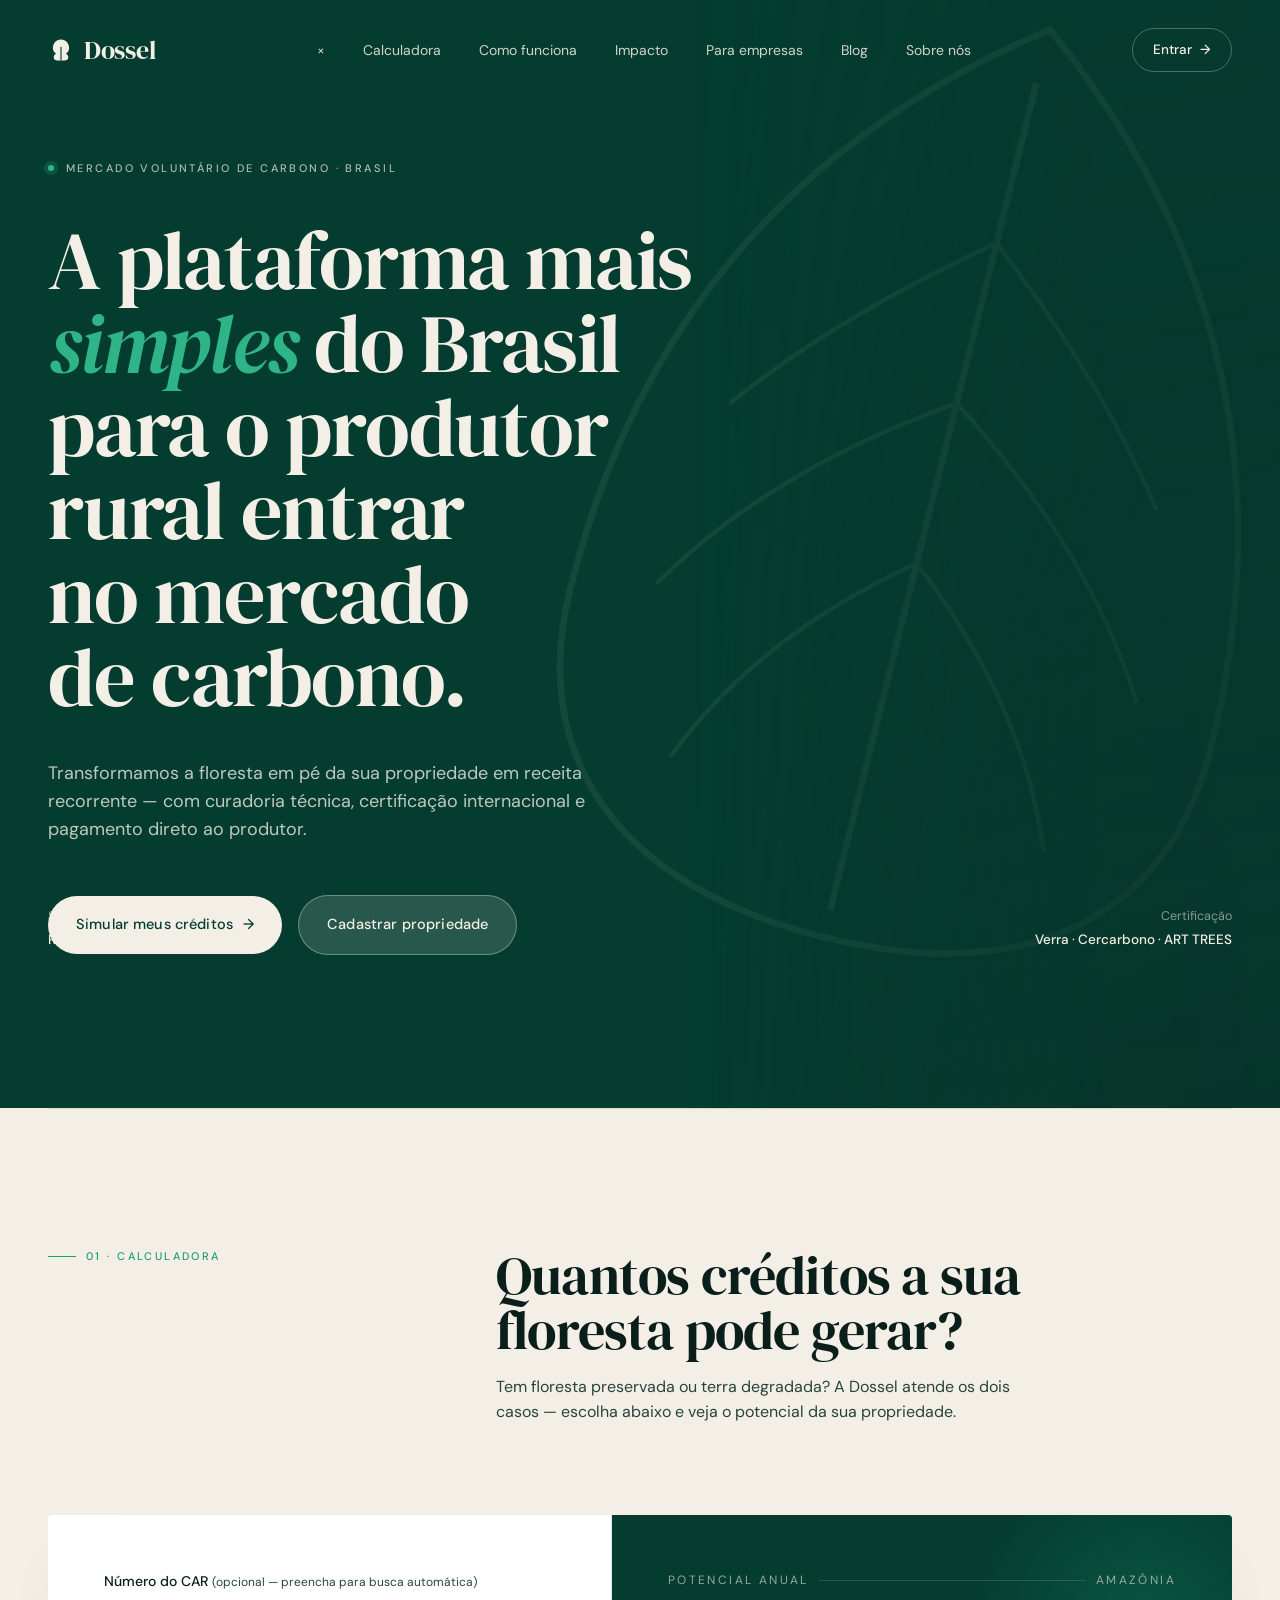
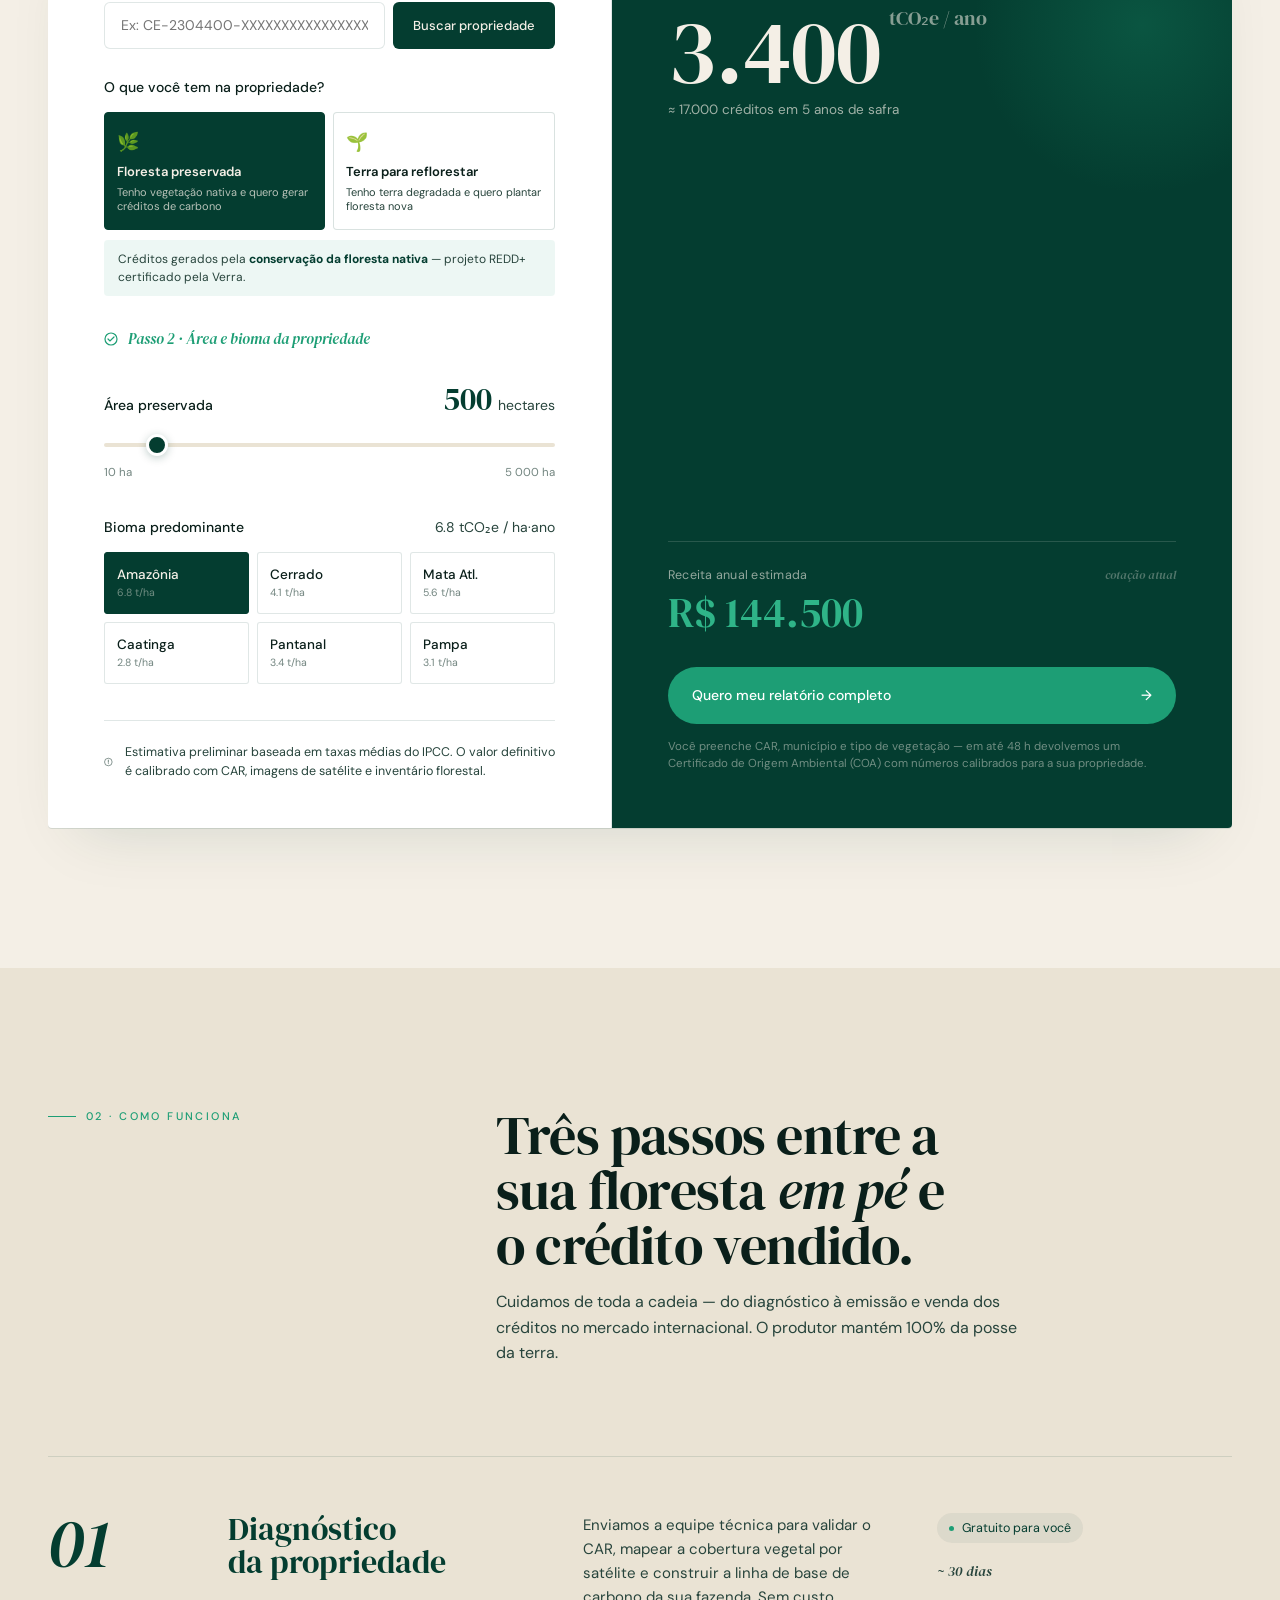
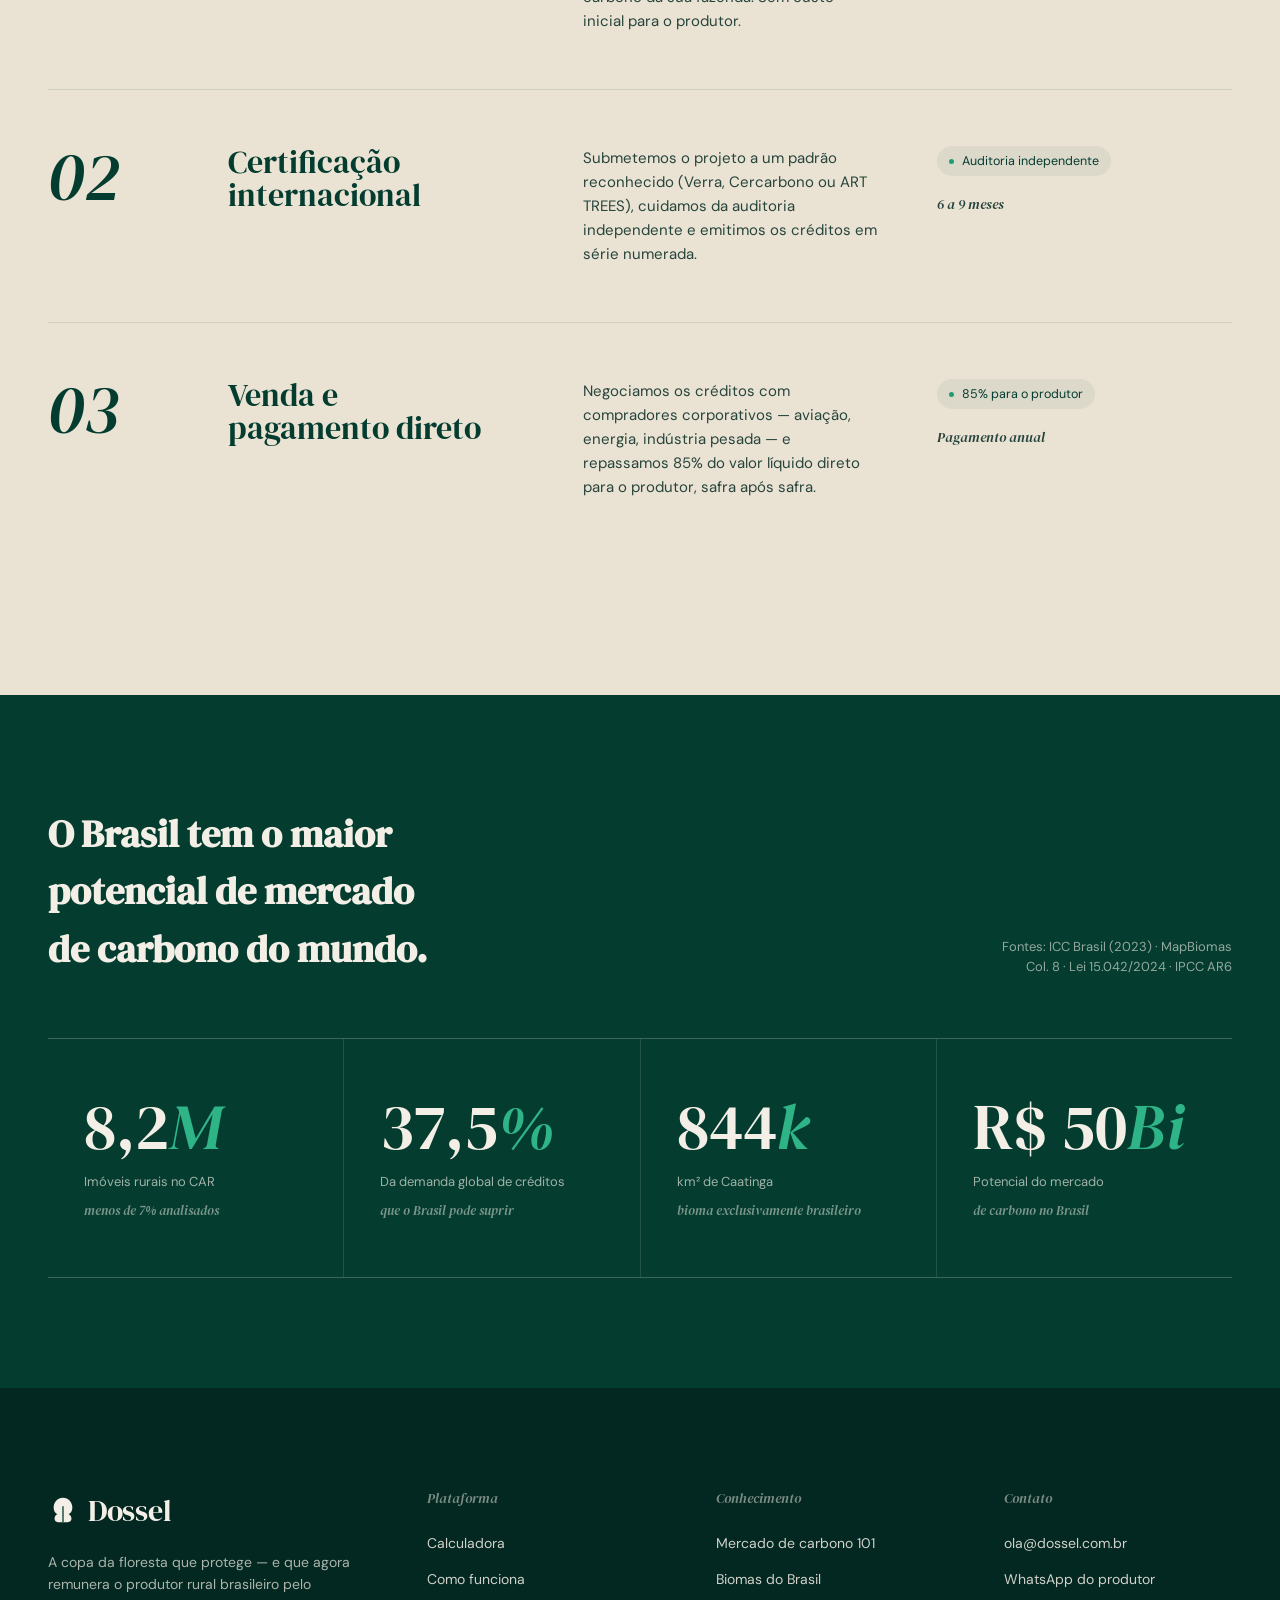
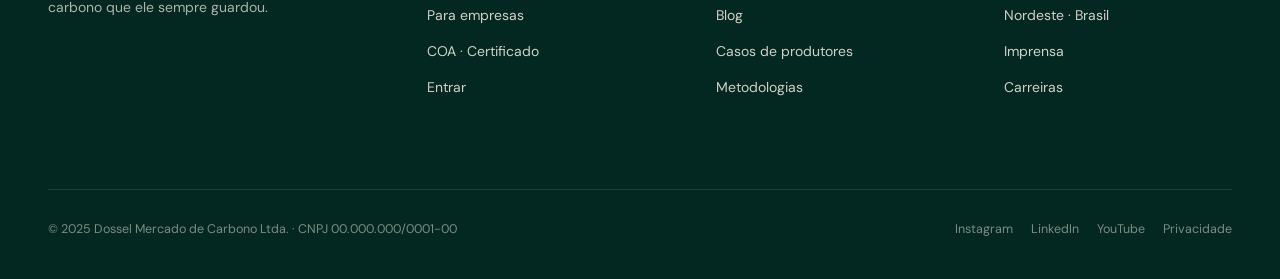
==== OneDrive/Documentos/Dossel_projeto/dossel_final/index.html @ 69032d2f "corrige overflow iOS: GPU compositing no hero/footer, min-width:0 no input CAR, wrap em elementos fl" ====
<!doctype html>
<html lang="pt-BR">
  <head>
    <meta charset="utf-8" />
    <link rel="icon" href="favicon.svg" type="image/svg+xml" />
    <link rel="apple-touch-icon" href="favicon.svg" />
    <link rel="stylesheet" href="animations.css" />
    <meta name="viewport" content="width=device-width,initial-scale=1" />
    <title>Dossel — Mercado de carbono para o produtor rural</title>
    <link rel="preconnect" href="https://fonts.googleapis.com" />
    <link rel="preconnect" href="https://fonts.gstatic.com" crossorigin />
    <link
      href="https://fonts.googleapis.com/css2?family=DM+Serif+Display:ital@0;1&family=DM+Sans:ital,wght@0,300;0,400;0,500;0,600;0,700;1,400&display=swap"
      rel="stylesheet"
    />
    <style>
      :root {
        --forest: #043d30;
        --forest-deep: #032821;
        --moss: #1d9e75;
        --moss-soft: #2fb488;
        --paper: #f4efe6;
        --paper-warm: #eae3d4;
        --ink: #0a1f1a;
        --ink-soft: #27443c;
        --hair: rgba(4, 61, 48, 0.12);
        --hair-light: rgba(244, 239, 230, 0.18);
      }
      * {
        box-sizing: border-box;
        margin: 0;
        padding: 0;
      }
      html {
        overflow-x: hidden;
        max-width: 100%;
      }
      body {
        background: var(--paper);
        color: var(--ink);
        font-family: "DM Sans", system-ui, sans-serif;
        -webkit-font-smoothing: antialiased;
        font-size: 16px;
        line-height: 1.5;
        overflow-x: hidden;
        max-width: 100%;
        position: relative;
      }
      img {
        max-width: 100%;
        display: block;
      }
      a {
        color: inherit;
        text-decoration: none;
      }
      button {
        font: inherit;
        cursor: pointer;
        border: none;
        background: none;
        color: inherit;
      }
      input,
      select {
        font: inherit;
        color: inherit;
      }

      .serif {
        font-family: "DM Serif Display", Georgia, serif;
        font-weight: 400;
        letter-spacing: -0.015em;
        line-height: 1.02;
      }
      .italic {
        font-style: italic;
      }
      .overline {
        font-family: "DM Serif Display", serif;
        font-style: italic;
        font-size: 13px;
        letter-spacing: 0.02em;
        color: var(--ink-soft);
        font-weight: 400;
      }
      .overline-light {
        color: rgba(244, 239, 230, 0.65);
      }
      .eyebrow {
        font-size: 11px;
        letter-spacing: 0.22em;
        text-transform: uppercase;
        font-weight: 500;
      }

      .container {
        max-width: 1280px;
        margin: 0 auto;
        padding: 0 48px;
      }
      @media (max-width: 768px) {
        .container {
          padding: 0 24px;
        }
      }

      /* ─────────── NAV ─────────── */
      nav.top {
        position: absolute;
        top: 0;
        left: 0;
        right: 0;
        z-index: 10;
        padding: 28px 0;
      }
      nav.top .row {
        display: flex;
        align-items: center;
        justify-content: space-between;
        color: var(--paper);
      }
      .brand {
        display: flex;
        align-items: center;
        gap: 10px;
        font-family: "DM Serif Display", serif;
        font-size: 26px;
        letter-spacing: -0.01em;
      }
      .brand svg {
        display: block;
      }
      .nav-links {
        display: flex;
        gap: 38px;
        font-size: 14px;
        font-weight: 400;
        color: rgba(244, 239, 230, 0.85);
      }
      .nav-links a:hover {
        color: var(--paper);
      }
      .nav-cta {
        display: inline-flex;
        align-items: center;
        gap: 8px;
        padding: 11px 20px;
        border: 1px solid rgba(244, 239, 230, 0.3);
        border-radius: 999px;
        font-size: 13.5px;
        font-weight: 500;
        transition: all 0.2s;
      }
      .nav-cta:hover {
        background: var(--paper);
        color: var(--forest);
        border-color: var(--paper);
      }
      @media (max-width: 900px) {
        .nav-links {
          display: none;
        }
        .nav-links.open {
          display: flex;
          flex-direction: column;
          position: fixed;
          top: 0;
          left: 0;
          right: 0;
          bottom: 0;
          background: rgba(4, 61, 48, 0.98);
          backdrop-filter: blur(12px);
          z-index: 200;
          align-items: center;
          justify-content: center;
          gap: 32px;
          font-size: 22px;
        }
        .nav-links.open a {
          color: var(--paper);
          font-size: 22px;
        }
        .nav-links.open .nav-close {
          display: flex;
          position: absolute;
          top: 28px;
          right: 24px;
          font-size: 32px;
          color: var(--paper);
          cursor: pointer;
          background: none;
          border: none;
          line-height: 1;
        }
        .nav-cta {
          display: none;
        }
      }
      .nav-hamburger {
        display: none;
        flex-direction: column;
        gap: 5px;
        cursor: pointer;
        padding: 6px;
        background: none;
        border: none;
      }
      .nav-hamburger span {
        display: block;
        width: 24px;
        height: 2px;
        background: var(--paper);
        border-radius: 2px;
      }
      @media (max-width: 900px) {
        .nav-hamburger {
          display: flex;
        }
      }

      /* ─────────── HERO ─────────── */
      .hero {
        position: relative;
        background: var(--forest);
        color: var(--paper);
        overflow: hidden;
        min-height: 780px;
        padding: 160px 0 110px;
        isolation: isolate;
        -webkit-transform: translateZ(0);
        transform: translateZ(0);
      }
      .hero-leaf {
        position: absolute;
        top: -40px;
        right: -200px;
        width: 1100px;
        height: 1100px;
        opacity: 0.06;
        pointer-events: none;
        transform: rotate(14deg);
        z-index: 0;
      }
      .hero-photo {
        position: absolute;
        right: 0;
        top: 0;
        bottom: 0;
        width: 46%;
        pointer-events: none;
        z-index: 1;
        background-image: url("https://images.unsplash.com/photo-1516026672322-bc52d61a55d5?auto=format&fit=crop&w=1400&q=80");
        background-size: cover;
        background-position: center;
        mask-image: linear-gradient(
          90deg,
          transparent 0%,
          rgba(0, 0, 0, 0.35) 25%,
          rgba(0, 0, 0, 0.9) 70%,
          rgba(0, 0, 0, 0.95) 100%
        );
        -webkit-mask-image: linear-gradient(
          90deg,
          transparent 0%,
          rgba(0, 0, 0, 0.35) 25%,
          rgba(0, 0, 0, 0.9) 70%,
          rgba(0, 0, 0, 0.95) 100%
        );
        filter: saturate(0.85) brightness(0.82);
      }
      .hero-photo::after {
        content: "";
        position: absolute;
        inset: 0;
        background: linear-gradient(
          180deg,
          rgba(4, 61, 48, 0.2) 0%,
          rgba(4, 61, 48, 0.55) 100%
        );
      }
      .hero .container {
        position: relative;
        z-index: 3;
      }
      .hero-eyebrow {
        display: flex;
        align-items: center;
        gap: 12px;
        color: rgba(244, 239, 230, 0.7);
        margin-bottom: 42px;
      }
      .hero-eyebrow .dot {
        width: 6px;
        height: 6px;
        border-radius: 50%;
        background: var(--moss-soft);
        box-shadow: 0 0 0 4px rgba(47, 180, 136, 0.2);
      }
      .hero h1 {
        font-size: clamp(44px, 6.4vw, 96px);
        max-width: 16ch;
        text-wrap: balance;
        margin-bottom: 40px;
      }
      .hero h1 em {
        font-style: italic;
        color: var(--moss-soft);
        font-weight: 400;
      }
      .hero-sub {
        max-width: 46ch;
        font-size: 18px;
        line-height: 1.55;
        color: rgba(244, 239, 230, 0.78);
        margin-bottom: 52px;
      }
      .hero-cta-row {
        display: flex;
        gap: 16px;
        align-items: center;
        flex-wrap: wrap;
      }
      .btn-primary {
        display: inline-flex;
        align-items: center;
        gap: 10px;
        background: var(--paper);
        color: var(--forest);
        padding: 18px 28px;
        border-radius: 999px;
        font-size: 14.5px;
        font-weight: 500;
        letter-spacing: 0.01em;
        transition:
          transform 0.2s,
          background 0.2s;
      }
      .btn-primary:hover {
        background: #fff;
        transform: translateY(-1px);
      }
      .btn-secondary {
        display: inline-flex;
        align-items: center;
        gap: 10px;
        background: rgba(244,239,230,0.15);
        color: var(--paper);
        padding: 18px 28px;
        border-radius: 999px;
        font-size: 14.5px;
        font-weight: 500;
        letter-spacing: 0.01em;
        border: 1px solid rgba(244,239,230,0.35);
        transition: all 0.2s;
        cursor: pointer;
      }
      .btn-secondary:hover {
        background: rgba(244,239,230,0.25);
        border-color: rgba(244,239,230,0.6);
      }
      .btn-ghost {
        display: inline-flex;
        align-items: center;
        gap: 10px;
        padding: 18px 22px;
        color: var(--paper);
        font-size: 14.5px;
        font-weight: 500;
        border-bottom: 1px solid rgba(244, 239, 230, 0.3);
        border-radius: 0;
      }
      .btn-ghost:hover {
        border-bottom-color: var(--paper);
      }

      .hero-meta {
        position: absolute;
        bottom: 48px;
        left: 0;
        right: 0;
        display: flex;
        justify-content: space-between;
        align-items: flex-end;
        color: rgba(244, 239, 230, 0.55);
        font-size: 12.5px;
        z-index: 2;
      }
      .hero-meta .col {
        display: flex;
        flex-direction: column;
        gap: 4px;
      }
      .hero-meta b {
        color: var(--paper);
        font-weight: 500;
        font-size: 13.5px;
      }

      /* ─────────── SECTION CHROME ─────────── */
      section {
        padding: 140px 0;
        position: relative;
      }
      .section-head {
        display: grid;
        grid-template-columns: 1fr 2fr;
        gap: 80px;
        margin-bottom: 90px;
        align-items: start;
      }
      .section-head .eyebrow {
        color: var(--moss);
        display: flex;
        align-items: center;
        gap: 10px;
      }
      .section-head .eyebrow::before {
        content: "";
        width: 28px;
        height: 1px;
        background: var(--moss);
      }
      .section-head h2 {
        font-size: clamp(36px, 4.2vw, 58px);
        max-width: 20ch;
        text-wrap: balance;
      }
      .section-head p {
        color: var(--ink-soft);
        font-size: 16px;
        line-height: 1.6;
        max-width: 48ch;
        margin-top: 16px;
      }
      @media (max-width: 860px) {
        .section-head {
          grid-template-columns: 1fr;
          gap: 24px;
        }
      }

      /* ─────────── CALCULATOR ─────────── */
      .calc-wrap {
        background: var(--paper);
        position: relative;
      }
      .calc-wrap::before {
        content: "";
        position: absolute;
        top: 0;
        left: 48px;
        right: 48px;
        height: 1px;
        background: var(--hair);
      }
      .calc {
        display: grid;
        grid-template-columns: 1fr 1.1fr;
        gap: 0;
        background: #fff;
        border-radius: 4px;
        overflow: hidden;
        box-shadow:
          0 1px 0 var(--hair),
          0 30px 60px -30px rgba(4, 61, 48, 0.15);
      }
      .calc-inputs {
        padding: 56px 56px 48px;
        border-right: 1px solid var(--hair);
      }
      .calc-inputs .step {
        display: flex;
        align-items: center;
        gap: 10px;
        color: var(--moss);
        margin-bottom: 32px;
      }
      .calc-inputs .step span {
        font-family: "DM Serif Display", serif;
        font-style: italic;
        font-size: 15px;
      }

      .field {
        margin-bottom: 36px;
      }
      .field label {
        display: flex;
        justify-content: space-between;
        align-items: baseline;
        margin-bottom: 14px;
      }
      .field label .name {
        font-size: 14px;
        color: var(--ink);
        font-weight: 500;
      }
      .field label .val {
        font-family: "DM Serif Display", serif;
        font-size: 32px;
        color: var(--forest);
        line-height: 1;
      }
      .field label .val small {
        font-size: 14px;
        color: var(--ink-soft);
        margin-left: 6px;
        font-family: "DM Sans", sans-serif;
        font-weight: 400;
      }

      input[type="range"] {
        -webkit-appearance: none;
        appearance: none;
        width: 100%;
        height: 4px;
        background: var(--paper-warm);
        border-radius: 999px;
        outline: none;
      }
      input[type="range"]::-webkit-slider-thumb {
        -webkit-appearance: none;
        appearance: none;
        width: 22px;
        height: 22px;
        border-radius: 50%;
        background: var(--forest);
        border: 3px solid #fff;
        box-shadow: 0 2px 8px rgba(4, 61, 48, 0.25);
        cursor: pointer;
        transition: transform 0.15s;
      }
      input[type="range"]::-webkit-slider-thumb:hover {
        transform: scale(1.1);
      }
      input[type="range"]::-moz-range-thumb {
        width: 22px;
        height: 22px;
        border-radius: 50%;
        background: var(--forest);
        border: 3px solid #fff;
        box-shadow: 0 2px 8px rgba(4, 61, 48, 0.25);
        cursor: pointer;
      }

      .bioma-grid {
        display: grid;
        grid-template-columns: repeat(3, 1fr);
        gap: 8px;
      }
      .bioma {
        padding: 14px 12px;
        border: 1px solid var(--hair);
        border-radius: 3px;
        text-align: left;
        font-size: 13px;
        color: var(--ink-soft);
        display: flex;
        flex-direction: column;
        gap: 6px;
        align-items: flex-start;
        line-height: 1.2;
        transition: all 0.15s;
        background: #fff;
      }
      .bioma .nm {
        font-weight: 500;
        color: var(--ink);
        font-size: 13.5px;
        line-height: 1.15;
      }
      .bioma .rt {
        font-size: 10.5px;
        color: var(--ink-soft);
        opacity: 0.65;
        line-height: 1;
      }
      .bioma:hover {
        border-color: var(--forest);
      }
      .bioma.active {
        background: var(--forest);
        color: var(--paper);
        border-color: var(--forest);
      }
      .bioma.active .nm {
        color: var(--paper);
      }
      .bioma.active .rt {
        color: rgba(244, 239, 230, 0.7);
      }

      .calc-result {
        padding: 56px;
        background: var(--forest);
        color: var(--paper);
        display: flex;
        flex-direction: column;
        justify-content: space-between;
        position: relative;
        overflow: hidden;
        -webkit-transform: translateZ(0);
        transform: translateZ(0);
      }
      .calc-result::before {
        content: "";
        position: absolute;
        top: -60px;
        right: -80px;
        width: 340px;
        height: 340px;
        border-radius: 50%;
        background: radial-gradient(
          circle,
          rgba(29, 158, 117, 0.25) 0%,
          transparent 70%
        );
      }
      .result-label {
        display: flex;
        align-items: center;
        gap: 10px;
        color: rgba(244, 239, 230, 0.6);
        font-size: 12px;
        letter-spacing: 0.2em;
        text-transform: uppercase;
        margin-bottom: 20px;
        position: relative;
      }
      .result-label .ln {
        flex: 1;
        height: 1px;
        background: rgba(244, 239, 230, 0.15);
      }
      .big-num {
        font-family: "DM Serif Display", serif;
        font-size: clamp(64px, 7vw, 104px);
        line-height: 0.95;
        margin-bottom: 6px;
        position: relative;
      }
      .big-num .unit {
        font-size: 20px;
        color: rgba(244, 239, 230, 0.55);
        margin-left: 8px;
        vertical-align: top;
        letter-spacing: 0;
      }
      .result-sub {
        font-size: 13.5px;
        color: rgba(244, 239, 230, 0.65);
        margin-bottom: 40px;
        position: relative;
      }
      .result-revenue {
        border-top: 1px solid rgba(244, 239, 230, 0.15);
        padding-top: 24px;
        margin-bottom: 32px;
        position: relative;
        display: flex;
        flex-direction: column;
        gap: 4px;
      }
      .result-revenue .k {
        font-size: 12.5px;
        color: rgba(244, 239, 230, 0.6);
        letter-spacing: 0.02em;
        display: flex;
        justify-content: space-between;
        align-items: baseline;
        gap: 12px;
      }
      .result-revenue .k em {
        font-family: "DM Serif Display", serif;
        font-style: italic;
        opacity: 0.55;
        font-size: 12px;
        letter-spacing: 0;
      }
      .result-revenue .v {
        font-family: "DM Serif Display", serif;
        font-size: 42px;
        color: var(--moss-soft);
        white-space: nowrap;
        line-height: 1.1;
      }
      .result-cta {
        display: flex;
        align-items: center;
        justify-content: space-between;
        padding: 18px 24px;
        background: var(--moss);
        color: #fff;
        border-radius: 999px;
        font-size: 14px;
        font-weight: 500;
        transition: all 0.2s;
        position: relative;
      }
      .result-cta:hover {
        background: var(--moss-soft);
      }
      .result-cta .arrow {
        transition: transform 0.2s;
      }
      .result-cta:hover .arrow {
        transform: translateX(4px);
      }
      .result-note {
        font-size: 11.5px;
        color: rgba(244, 239, 230, 0.45);
        margin-top: 14px;
        position: relative;
        line-height: 1.5;
      }

      @media (max-width: 860px) {
        .calc {
          grid-template-columns: 1fr;
        }
        .calc-inputs {
          border-right: none;
          border-bottom: 1px solid var(--hair);
          padding: 40px;
        }
        .calc-result {
          padding: 40px;
        }
      }

      /* ─────────── HOW IT WORKS ─────────── */
      .how {
        background: var(--paper-warm);
        color: var(--ink);
      }
      .steps {
        border-top: 1px solid var(--hair);
      }
      .step-row {
        display: grid;
        grid-template-columns: 120px 1fr 1fr 1fr;
        gap: 60px;
        padding: 56px 0;
        border-bottom: 1px solid var(--hair);
        align-items: start;
      }
      .step-num {
        font-family: "DM Serif Display", serif;
        font-size: 68px;
        color: var(--forest);
        line-height: 0.9;
        font-style: italic;
      }
      .step-title {
        font-family: "DM Serif Display", serif;
        font-size: 32px;
        line-height: 1.05;
        color: var(--forest);
        text-wrap: balance;
      }
      .step-body {
        color: var(--ink-soft);
        font-size: 15px;
        line-height: 1.6;
        max-width: 42ch;
      }
      .step-meta {
        display: flex;
        flex-direction: column;
        gap: 14px;
      }
      .step-meta .chip {
        display: inline-flex;
        align-items: center;
        gap: 8px;
        font-size: 12.5px;
        color: var(--forest);
        padding: 6px 12px;
        background: rgba(4, 61, 48, 0.06);
        border-radius: 999px;
        align-self: flex-start;
      }
      .step-meta .chip .dt {
        width: 5px;
        height: 5px;
        border-radius: 50%;
        background: var(--moss);
      }
      .step-meta .duration {
        font-family: "DM Serif Display", serif;
        font-style: italic;
        color: var(--ink-soft);
        font-size: 14px;
        margin-top: 4px;
      }
      @media (max-width: 900px) {
        .step-row {
          grid-template-columns: 80px 1fr;
          gap: 24px;
          padding: 40px 0;
        }
        .step-num {
          font-size: 54px;
        }
        .step-body,
        .step-meta {
          grid-column: 2;
        }
      }

      /* ─────────── STATS ─────────── */
      .stats {
        background: var(--forest);
        color: var(--paper);
        padding: 110px 0;
      }
      .stats .inner {
        display: grid;
        grid-template-columns: repeat(4, 1fr);
        gap: 1px;
        background: rgba(244, 239, 230, 0.12);
        border-top: 1px solid rgba(244, 239, 230, 0.12);
        border-bottom: 1px solid rgba(244, 239, 230, 0.12);
      }
      .stat {
        padding: 56px 36px;
        background: var(--forest);
        display: flex;
        flex-direction: column;
        gap: 8px;
      }
      .stat .num {
        font-family: "DM Serif Display", serif;
        font-size: clamp(48px, 5vw, 76px);
        line-height: 1;
        color: var(--paper);
      }
      .stat .num .pl {
        color: var(--moss-soft);
        font-style: italic;
      }
      .stat .lbl {
        font-size: 13px;
        color: rgba(244, 239, 230, 0.65);
        margin-top: 6px;
        line-height: 1.45;
      }
      .stat .sub {
        font-family: "DM Serif Display", serif;
        font-style: italic;
        font-size: 13px;
        color: rgba(244, 239, 230, 0.5);
        margin-top: 2px;
      }
      .stats-head {
        display: flex;
        justify-content: space-between;
        align-items: flex-end;
        margin-bottom: 60px;
        color: var(--paper);
      }
      .stats-head h3 {
        font-family: "DM Serif Display", serif;
        font-size: clamp(28px, 3vw, 42px);
        max-width: 20ch;
      }
      .stats-head .right {
        font-size: 13px;
        color: rgba(244, 239, 230, 0.6);
        text-align: right;
        max-width: 28ch;
        line-height: 1.55;
      }
      @media (max-width: 860px) {
        .stats .inner {
          grid-template-columns: repeat(2, 1fr);
        }
        .stats-head {
          flex-direction: column;
          gap: 20px;
          align-items: flex-start;
        }
        .stats-head .right {
          text-align: left;
        }
      }

      /* ─────────── FOOTER ─────────── */
      footer {
        background: var(--forest-deep);
        color: var(--paper);
        padding: 100px 0 40px;
        position: relative;
        overflow: hidden;
        -webkit-transform: translateZ(0);
        transform: translateZ(0);
      }
      .foot-grid {
        display: grid;
        grid-template-columns: 1.4fr 1fr 1fr 1fr;
        gap: 60px;
        margin-bottom: 90px;
      }
      .foot-grid h5 {
        font-family: "DM Serif Display", serif;
        font-style: italic;
        font-size: 14px;
        color: rgba(244, 239, 230, 0.5);
        margin-bottom: 22px;
        font-weight: 400;
      }
      .foot-grid ul {
        list-style: none;
        display: flex;
        flex-direction: column;
        gap: 12px;
      }
      .foot-grid a {
        font-size: 14px;
        color: rgba(244, 239, 230, 0.85);
      }
      .foot-grid a:hover {
        color: var(--moss-soft);
      }
      .foot-about p {
        font-size: 14px;
        color: rgba(244, 239, 230, 0.7);
        line-height: 1.6;
        max-width: 32ch;
        margin-top: 18px;
      }
      .wordmark {
        font-family: "DM Serif Display", serif;
        font-size: clamp(64px, 22vw, 320px);
        line-height: 0.85;
        letter-spacing: -0.04em;
        color: var(--paper);
        margin: 0 0 40px;
        user-select: none;
        max-width: 100%;
        overflow: hidden;
      }
      .wordmark em {
        font-style: italic;
        color: var(--moss);
      }
      .foot-bar {
        display: flex;
        justify-content: space-between;
        align-items: center;
        padding-top: 30px;
        border-top: 1px solid rgba(244, 239, 230, 0.12);
        font-size: 12.5px;
        color: rgba(244, 239, 230, 0.5);
        flex-wrap: wrap;
        gap: 16px;
      }
      .foot-bar .socials {
        display: flex;
        gap: 18px;
      }
      .foot-bar .socials a:hover {
        color: var(--paper);
      }
      @media (max-width: 900px) {
        .foot-grid {
          grid-template-columns: 1fr 1fr;
          gap: 40px;
        }
      }

      /* ─────────── MOBILE / TABLET ─────────── */
      @media (max-width: 768px) {
        .hero-photo { display: none; }
        .hero { min-height: auto; padding: 120px 0 60px; }
        .hero h1 { font-size: clamp(36px, 8vw, 56px); }
        .hero-sub { font-size: 16px; }
        .hero-cta-row { flex-direction: column; align-items: stretch; gap: 12px; }
        .btn-primary, .btn-secondary { justify-content: center; text-align: center; }
        section { padding: 64px 0 !important; }
        .section-head { grid-template-columns: 1fr; gap: 20px; margin-bottom: 40px; }
        .calc { grid-template-columns: 1fr; }
        .calc-inputs { border-right: none; border-bottom: 1px solid var(--hair); padding: 28px 20px; }
        .calc-result { padding: 28px 20px; }
        .bioma-grid { grid-template-columns: repeat(2, 1fr); }
        .field label { flex-wrap: wrap; gap: 4px; }
        .field label .val { font-size: 24px; }
        .big-num { font-size: clamp(48px, 12vw, 80px); }
        .result-revenue .v { font-size: 32px; }
        .step-row { grid-template-columns: 60px 1fr; gap: 16px; padding: 32px 0; }
        .step-num { font-size: 40px; }
        .step-body, .step-meta { grid-column: 2; }
        .stats .inner { grid-template-columns: repeat(2, 1fr); }
        .stats-head { flex-direction: column; gap: 16px; }
        .stats-head .right { text-align: left; }
        .foot-grid { grid-template-columns: 1fr 1fr; gap: 32px; }
        .foot-bar { flex-direction: column; gap: 12px; }
        #modal-overlay > div { padding: 28px 20px !important; }
        .hero-meta { display: none; }
      }
      @media (max-width: 480px) {
        .container { padding: 0 16px; }
        .calc-inputs { padding: 20px 16px !important; }
        .calc-result { padding: 20px 16px !important; }
        .foot-grid { grid-template-columns: 1fr !important; }
        .bioma-grid { grid-template-columns: repeat(2, 1fr); }
        .hero h1 { font-size: clamp(32px, 9vw, 48px); }
        .field label { flex-wrap: wrap; gap: 4px; }
        .result-label { flex-wrap: wrap; gap: 6px; }
        .result-label .ln { display: none; }
        .result-revenue .k { flex-wrap: wrap; }
        .stats .inner { grid-template-columns: 1fr !important; }
      }
      @media (max-width: 380px) {
        .bioma-grid { grid-template-columns: 1fr !important; }
        .calc-modo-grid { grid-template-columns: 1fr !important; }
      }
    </style>
  </head>
  <body>
    <nav class="top">
      <div class="container row">
        <a href="#" class="brand" aria-label="Dossel">
          <svg width="26" height="26" viewBox="0 0 32 32" fill="none" aria-hidden="true">
            <path d="M16 3C10 3 6 8 6 13.5c0 3.5 2 6 4 7-1.5.5-3 2-3 4.5 0 3 2.5 4 4.5 4h9c2 0 4.5-1 4.5-4 0-2.5-1.5-4-3-4.5 2-1 4-3.5 4-7C26 8 22 3 16 3Z" fill="#F4EFE6"/>
            <path d="M16 12v17" stroke="#043D30" stroke-width="1.4"/>
          </svg>
          Dossel
        </a>
        <div class="nav-links" id="nav-links">
          <button class="nav-close" onclick="fecharMenu()" aria-label="Fechar menu">×</button>
          <a href="#calculadora" onclick="fecharMenu()">Calculadora</a>
          <a href="como-funciona.html">Como funciona</a>
          <a href="impacto.html">Impacto</a>
          <a href="para-empresas.html">Para empresas</a>
          <a href="blog.html">Blog</a>
          <a href="sobre-nos.html">Sobre nós</a>
        </div>
        <div style="display:flex;align-items:center;gap:12px">
          <a href="https://wa.me/5588982261897" class="nav-cta">Entrar <span aria-hidden="true">→</span></a>
          <button class="nav-hamburger" onclick="abrirMenu()" aria-label="Abrir menu">
            <span></span><span></span><span></span>
          </button>
        </div>
      </div>
    </nav>

    <!-- ─────────── HERO ─────────── -->
    <header class="hero">
      <div class="hero-photo" aria-hidden="true"></div>
      <svg class="hero-leaf" viewBox="0 0 200 200" aria-hidden="true">
        <path
          d="M100 10 C60 40 40 80 40 130 C40 160 60 180 100 180 C140 180 160 160 160 130 C160 80 140 40 100 10 Z M100 20 L100 175"
          stroke="#F4EFE6"
          stroke-width="1.2"
          fill="none"
        />
        <path
          d="M100 50 Q75 70 60 90 M100 80 Q70 100 55 125 M100 110 Q75 130 65 155 M100 50 Q125 70 140 90 M100 80 Q130 100 145 125 M100 110 Q125 130 135 155"
          stroke="#F4EFE6"
          stroke-width=".8"
          fill="none"
        />
      </svg>

      <div class="container">
        <div class="hero-eyebrow">
          <span class="dot"></span>
          <span class="eyebrow">Mercado voluntário de carbono · Brasil</span>
        </div>
        <h1 class="serif">
          A plataforma mais <em>simples</em> do Brasil para o produtor rural
          entrar no mercado de carbono.
        </h1>
        <p class="hero-sub">
          Transformamos a floresta em pé da sua propriedade em receita
          recorrente — com curadoria técnica, certificação internacional e
          pagamento direto ao produtor.
        </p>
        <div class="hero-cta-row">
          <a href="#calculadora" class="btn-primary"
            >Simular meus créditos <span class="arrow">→</span></a
          >
          <a href="#" class="btn-secondary" onclick="abrirCadastro();return false;">Cadastrar propriedade</a>
        </div>
      </div>

      <div class="container hero-meta">
        <div class="col">
          <span>Safra 2025 · em captação</span>
          <b>R$ 82/tCO₂e cotação média</b>
        </div>
        <div class="col" style="text-align: right">
          <span>Certificação</span>
          <b>Verra · Cercarbono · ART TREES</b>
        </div>
      </div>
    </header>

    <!-- ─────────── CALCULATOR ─────────── -->
    <section id="calculadora" class="calc-wrap">
      <div class="container">
        <div class="section-head">
          <div class="eyebrow">01 · Calculadora</div>
          <div>
            <h2 class="serif">Quantos créditos a sua floresta pode gerar?</h2>
            <p>
              Tem floresta preservada ou terra degradada? A Dossel atende os
              dois casos — escolha abaixo e veja o potencial da sua propriedade.
            </p>
          </div>
        </div>

        <div class="calc">
          <div class="calc-inputs">
            <!-- Campo CAR -->
            <div class="field" style="margin-bottom: 28px">
              <label style="margin-bottom: 10px">
                <span class="name"
                  >Número do CAR
                  <span
                    style="
                      font-weight: 400;
                      color: var(--ink-soft);
                      font-size: 12px;
                    "
                    >(opcional — preencha para busca automática)</span
                  ></span
                >
              </label>
              <div style="display: flex; gap: 8px; align-items: stretch">
                <input
                  type="text"
                  id="car-input"
                  placeholder="Ex: CE-2304400-XXXXXXXXXXXXXXXXXX"
                  style="
                    flex: 1;
                    min-width: 0;
                    padding: 12px 16px;
                    border: 1.5px solid var(--hair);
                    border-radius: 6px;
                    font-size: 14px;
                    font-family: 'DM Sans', sans-serif;
                    color: var(--ink);
                    background: #fff;
                    outline: none;
                    transition: border-color 0.2s;
                  "
                  onfocus="this.style.borderColor = 'var(--moss)'"
                  onblur="this.style.borderColor = 'var(--hair)'"
                />
                <button
                  onclick="buscarCAR()"
                  id="btn-car"
                  style="
                    padding: 12px 20px;
                    background: var(--forest);
                    color: var(--paper);
                    border: none;
                    border-radius: 6px;
                    font-size: 13px;
                    font-weight: 500;
                    cursor: pointer;
                    white-space: nowrap;
                    transition: background 0.2s;
                    font-family: 'DM Sans', sans-serif;
                  "
                  onmouseover="this.style.background = '#032821'"
                  onmouseout="this.style.background = 'var(--forest)'"
                >
                  Buscar propriedade
                </button>
              </div>
              <div
                id="car-status"
                style="font-size: 12px; margin-top: 8px; line-height: 1.5"
              ></div>
            </div>

            <!-- Seletor de modalidade -->
            <div class="field" style="margin-bottom: 32px">
              <div
                style="
                  font-size: 14px;
                  font-weight: 500;
                  color: var(--ink);
                  margin-bottom: 14px;
                "
              >
                O que você tem na propriedade?
              </div>
              <div
                class="calc-modo-grid" style="display: grid; grid-template-columns: 1fr 1fr; gap: 8px"
              >
                <button
                  id="modo-preservacao"
                  onclick="setModo('preservacao')"
                  style="
                    padding: 16px 12px;
                    border: 1.5px solid var(--forest);
                    border-radius: 4px;
                    background: var(--forest);
                    color: var(--paper);
                    text-align: left;
                    cursor: pointer;
                    transition: all 0.2s;
                  "
                >
                  <div style="font-size: 18px; margin-bottom: 6px">🌿</div>
                  <div
                    style="
                      font-size: 13px;
                      font-weight: 600;
                      margin-bottom: 3px;
                    "
                  >
                    Floresta preservada
                  </div>
                  <div style="font-size: 11px; opacity: 0.75; line-height: 1.3">
                    Tenho vegetação nativa e quero gerar créditos de carbono
                  </div>
                </button>
                <button
                  id="modo-reflorestamento"
                  onclick="setModo('reflorestamento')"
                  style="
                    padding: 16px 12px;
                    border: 1.5px solid rgba(4, 61, 48, 0.15);
                    border-radius: 4px;
                    background: #fff;
                    color: var(--ink);
                    text-align: left;
                    cursor: pointer;
                    transition: all 0.2s;
                  "
                >
                  <div style="font-size: 18px; margin-bottom: 6px">🌱</div>
                  <div
                    style="
                      font-size: 13px;
                      font-weight: 600;
                      margin-bottom: 3px;
                    "
                  >
                    Terra para reflorestar
                  </div>
                  <div
                    style="
                      font-size: 11px;
                      color: var(--ink-soft);
                      line-height: 1.3;
                    "
                  >
                    Tenho terra degradada e quero plantar floresta nova
                  </div>
                </button>
              </div>
              <div
                id="modo-info"
                style="
                  margin-top: 10px;
                  padding: 10px 14px;
                  background: rgba(29, 158, 117, 0.08);
                  border-radius: 4px;
                  font-size: 12px;
                  color: var(--ink-soft);
                  line-height: 1.5;
                "
              >
                Créditos gerados pela
                <strong style="color: var(--forest)"
                  >conservação da floresta nativa</strong
                >
                — projeto REDD+ certificado pela Verra.
              </div>
            </div>

            <div class="step">
              <svg width="14" height="14" viewBox="0 0 14 14" fill="none">
                <circle
                  cx="7"
                  cy="7"
                  r="6"
                  stroke="#1D9E75"
                  stroke-width="1.2"
                />
                <path
                  d="M4 7l2 2 4-4"
                  stroke="#1D9E75"
                  stroke-width="1.2"
                  fill="none"
                  stroke-linecap="round"
                />
              </svg>
              <span id="passo-label"
                >Passo 2 · Área e bioma da propriedade</span
              >
            </div>

            <div class="field">
              <label>
                <span class="name" id="area-label">Área preservada</span>
                <span class="val" id="hectVal">500<small>hectares</small></span>
              </label>
              <input
                type="range"
                id="hect"
                min="10"
                max="5000"
                step="10"
                value="500"
              />
              <div
                style="
                  display: flex;
                  justify-content: space-between;
                  font-size: 11.5px;
                  color: var(--ink-soft);
                  margin-top: 10px;
                  opacity: 0.65;
                "
              >
                <span>10 ha</span><span>5 000 ha</span>
              </div>
            </div>

            <div class="field">
              <label>
                <span class="name">Bioma predominante</span>
                <span
                  class="val"
                  style="
                    font-size: 14px;
                    font-family: &quot;DM Sans&quot;;
                    color: var(--ink-soft);
                  "
                  id="biomeRate"
                  >6.8 tCO₂e / ha·ano</span
                >
              </label>
              <div class="bioma-grid" role="radiogroup">
                <button
                  class="bioma active"
                  data-rate="6.8"
                  data-rrate="4.5"
                  data-name="Amazônia"
                >
                  <span class="nm">Amazônia</span
                  ><span class="rt" id="rt-amazonia">6.8 t/ha</span>
                </button>
                <button
                  class="bioma"
                  data-rate="4.1"
                  data-rrate="2.8"
                  data-name="Cerrado"
                >
                  <span class="nm">Cerrado</span
                  ><span class="rt">4.1 t/ha</span>
                </button>
                <button
                  class="bioma"
                  data-rate="5.6"
                  data-rrate="3.8"
                  data-name="Mata Atlântica"
                >
                  <span class="nm">Mata Atl.</span
                  ><span class="rt">5.6 t/ha</span>
                </button>
                <button
                  class="bioma"
                  data-rate="2.8"
                  data-rrate="1.8"
                  data-name="Caatinga"
                >
                  <span class="nm">Caatinga</span
                  ><span class="rt">2.8 t/ha</span>
                </button>
                <button
                  class="bioma"
                  data-rate="3.4"
                  data-rrate="2.5"
                  data-name="Pantanal"
                >
                  <span class="nm">Pantanal</span
                  ><span class="rt">3.4 t/ha</span>
                </button>
                <button
                  class="bioma"
                  data-rate="3.1"
                  data-rrate="1.5"
                  data-name="Pampa"
                >
                  <span class="nm">Pampa</span><span class="rt">3.1 t/ha</span>
                </button>
              </div>
            </div>

            <div
              style="
                display: flex;
                align-items: center;
                gap: 12px;
                border-top: 1px solid var(--hair);
                margin-top: 8px;
                padding-top: 22px;
              "
            >
              <svg
                width="16"
                height="16"
                viewBox="0 0 16 16"
                fill="none"
                aria-hidden="true"
              >
                <circle cx="8" cy="8" r="7" stroke="#27443C" stroke-width="1" />
                <path
                  d="M8 4.5v4M8 11h.01"
                  stroke="#27443C"
                  stroke-width="1.2"
                  stroke-linecap="round"
                />
              </svg>
              <p
                style="
                  font-size: 12.5px;
                  color: var(--ink-soft);
                  line-height: 1.5;
                "
                id="disclaimer-txt"
              >
                Estimativa preliminar baseada em taxas médias do IPCC. O valor
                definitivo é calibrado com CAR, imagens de satélite e inventário
                florestal.
              </p>
            </div>
          </div>

          <div class="calc-result">
            <div>
              <div class="result-label">
                <span id="result-modo-label">Potencial anual</span
                ><span class="ln"></span><span id="biomeBadge">Amazônia</span>
              </div>
              <div class="big-num">
                <span id="credits">3.400</span
                ><span class="unit">tCO₂e / ano</span>
              </div>
              <div class="result-sub" id="result-sub-txt">
                ≈ <span id="credits5yr">17.000</span> créditos em 5 anos de
                safra
              </div>
            </div>

            <div>
              <div class="result-revenue">
                <span class="k"
                  ><span id="receita-label">Receita anual estimada</span
                  ><em>cotação atual</em></span
                >
                <span class="v" id="revenue">R$ 278.800</span>
              </div>
              <a
                href="#"
                class="result-cta"
                onclick="
                  abrirContato();
                  return false;
                "
              >
                Quero meu relatório completo <span class="arrow">→</span>
              </a>
              <p class="result-note" id="result-note-txt">
                Você preenche CAR, município e tipo de vegetação — em até 48 h
                devolvemos um Certificado de Origem Ambiental (COA) com números
                calibrados para a sua propriedade.
              </p>
            </div>
          </div>
        </div>
      </div>
    </section>

    <!-- ─────────── HOW IT WORKS ─────────── -->
    <section id="como-funciona" class="how">
      <div class="container">
        <div class="section-head">
          <div class="eyebrow">02 · Como funciona</div>
          <div>
            <h2 class="serif">
              Três passos entre a sua floresta <em class="italic">em pé</em> e o
              crédito vendido.
            </h2>
            <p>
              Cuidamos de toda a cadeia — do diagnóstico à emissão e venda dos
              créditos no mercado internacional. O produtor mantém 100% da posse
              da terra.
            </p>
          </div>
        </div>

        <div class="steps">
          <div class="step-row">
            <div class="step-num italic">01</div>
            <div class="step-title">Diagnóstico<br />da propriedade</div>
            <div class="step-body">
              Enviamos a equipe técnica para validar o CAR, mapear a cobertura
              vegetal por satélite e construir a linha de base de carbono da sua
              fazenda. Sem custo inicial para o produtor.
            </div>
            <div class="step-meta">
              <span class="chip"
                ><span class="dt"></span> Gratuito para você</span
              >
              <span class="duration italic">~ 30 dias</span>
            </div>
          </div>

          <div class="step-row">
            <div class="step-num italic">02</div>
            <div class="step-title">Certificação<br />internacional</div>
            <div class="step-body">
              Submetemos o projeto a um padrão reconhecido (Verra, Cercarbono ou
              ART TREES), cuidamos da auditoria independente e emitimos os
              créditos em série numerada.
            </div>
            <div class="step-meta">
              <span class="chip"
                ><span class="dt"></span> Auditoria independente</span
              >
              <span class="duration italic">6 a 9 meses</span>
            </div>
          </div>

          <div class="step-row" style="border-bottom: none">
            <div class="step-num italic">03</div>
            <div class="step-title">Venda e<br />pagamento direto</div>
            <div class="step-body">
              Negociamos os créditos com compradores corporativos — aviação,
              energia, indústria pesada — e repassamos 85% do valor líquido
              direto para o produtor, safra após safra.
            </div>
            <div class="step-meta">
              <span class="chip"
                ><span class="dt"></span> 85% para o produtor</span
              >
              <span class="duration italic">Pagamento anual</span>
            </div>
          </div>
        </div>
      </div>
    </section>

    <!-- ─────────── STATS ─────────── -->
    <section id="impacto" class="stats">
      <div class="container">
        <div class="stats-head">
          <h3>
            O Brasil tem o maior potencial de mercado de carbono do mundo.
          </h3>
          <div class="right">
            Fontes: ICC Brasil (2023) · MapBiomas Col. 8 · Lei 15.042/2024 ·
            IPCC AR6
          </div>
        </div>
        <div class="inner">
          <div class="stat">
            <div class="num">8,2<span class="pl italic">M</span></div>
            <div class="lbl">Imóveis rurais no CAR</div>
            <div class="sub italic">menos de 7% analisados</div>
          </div>
          <div class="stat">
            <div class="num">37,5<span class="pl italic">%</span></div>
            <div class="lbl">Da demanda global de créditos</div>
            <div class="sub italic">que o Brasil pode suprir</div>
          </div>
          <div class="stat">
            <div class="num">844<span class="pl italic">k</span></div>
            <div class="lbl">km² de Caatinga</div>
            <div class="sub italic">bioma exclusivamente brasileiro</div>
          </div>
          <div class="stat">
            <div class="num">R$ 50<span class="pl italic">Bi</span></div>
            <div class="lbl">Potencial do mercado</div>
            <div class="sub italic">de carbono no Brasil</div>
          </div>
        </div>
      </div>
    </section>

    <!-- ─────────── FOOTER ─────────── -->
    <footer>
      <div class="container">
        <div class="foot-grid">
          <div class="foot-about">
            <div class="brand" style="font-size: 30px">
              <svg
                width="30"
                height="30"
                viewBox="0 0 32 32"
                fill="none"
                aria-hidden="true"
              >
                <path
                  d="M16 3C10 3 6 8 6 13.5c0 3.5 2 6 4 7-1.5.5-3 2-3 4.5 0 3 2.5 4 4.5 4h9c2 0 4.5-1 4.5-4 0-2.5-1.5-4-3-4.5 2-1 4-3.5 4-7C26 8 22 3 16 3Z"
                  fill="#F4EFE6"
                />
                <path d="M16 12v17" stroke="#043D30" stroke-width="1.4" />
              </svg>
              Dossel
            </div>
            <p>
              A copa da floresta que protege — e que agora remunera o produtor
              rural brasileiro pelo carbono que ele sempre guardou.
            </p>
          </div>
          <div>
            <h5>Plataforma</h5>
            <ul>
              <li><a href="#calculadora">Calculadora</a></li>
              <li><a href="como-funciona.html">Como funciona</a></li>
              <li><a href="para-empresas.html">Para empresas</a></li>
              <li><a href="#">COA · Certificado</a></li>
              <li><a href="https://wa.me/5588982261897">Entrar</a></li>
            </ul>
          </div>
          <div>
            <h5>Conhecimento</h5>
            <ul>
              <li><a href="blog.html">Mercado de carbono 101</a></li>
              <li><a href="blog.html">Biomas do Brasil</a></li>
              <li><a href="blog.html">Blog</a></li>
              <li><a href="blog.html">Casos de produtores</a></li>
              <li><a href="blog.html">Metodologias</a></li>
            </ul>
          </div>
          <div>
            <h5>Contato</h5>
            <ul>
              <li><a href="mailto:ola@dossel.com.br">ola@dossel.com.br</a></li>
              <li>
                <a href="https://wa.me/5588982261897">WhatsApp do produtor</a>
              </li>
              <li><a href="#">Nordeste · Brasil</a></li>
              <li><a href="#">Imprensa</a></li>
              <li><a href="#">Carreiras</a></li>
            </ul>
          </div>
        </div>

        <div class="foot-bar">
          <div>
            © 2025 Dossel Mercado de Carbono Ltda. · CNPJ 00.000.000/0001-00
          </div>
          <div class="socials">
            <a href="https://www.instagram.com/dossel.co/" target="_blank" rel="noopener">Instagram</a>
            <a href="#">LinkedIn</a>
            <a href="#">YouTube</a>
            <a href="#">Privacidade</a>
          </div>
        </div>
      </div>
    </footer>

    <!-- ─────────── MODAL CONTATO ─────────── -->
    <div
      id="modal-overlay"
      style="
        display: none;
        position: fixed;
        inset: 0;
        z-index: 999;
        background: rgba(4, 61, 48, 0.75);
        backdrop-filter: blur(8px);
        align-items: center;
        justify-content: center;
        padding: 24px;
      "
      onclick="if (event.target === this) fecharContato();"
    >
      <div
        style="
          background: var(--paper);
          border-radius: 8px;
          padding: 48px;
          max-width: 480px;
          width: 100%;
          position: relative;
        "
      >
        <button
          onclick="fecharContato()"
          style="
            position: absolute;
            top: 20px;
            right: 20px;
            font-size: 20px;
            color: var(--ink-soft);
            background: none;
            border: none;
            cursor: pointer;
          "
        >
          ×
        </button>
        <p
          style="
            font-size: 11px;
            letter-spacing: 0.2em;
            text-transform: uppercase;
            color: var(--moss);
            margin-bottom: 12px;
            font-weight: 500;
          "
        >
          Relatório gratuito
        </p>
        <h3
          style="
            font-family: &quot;DM Serif Display&quot;, serif;
            font-size: 28px;
            color: var(--forest);
            margin-bottom: 8px;
            line-height: 1.1;
          "
        >
          Receba seu COA em 48h
        </h3>
        <p
          style="
            font-size: 14px;
            color: var(--ink-soft);
            margin-bottom: 28px;
            line-height: 1.6;
          "
        >
          Preencha seus dados e nossa equipe envia o relatório completo da sua
          propriedade, sem custo.
        </p>
        <div
          id="modal-resumo"
          style="
            background: #e8f5ee;
            border: 1px solid #9fe1cb;
            border-radius: 6px;
            padding: 12px 16px;
            font-size: 13px;
            color: var(--forest);
            margin-bottom: 24px;
            line-height: 1.6;
          "
        ></div>
        <div style="margin-bottom: 16px">
          <label
            style="
              display: block;
              font-size: 12px;
              font-weight: 500;
              color: var(--ink-soft);
              margin-bottom: 6px;
              text-transform: uppercase;
              letter-spacing: 0.05em;
            "
            >Seu nome</label
          >
          <input
            type="text"
            id="m-nome"
            placeholder="João Silva"
            style="
              width: 100%;
              padding: 12px 16px;
              border: 1.5px solid rgba(4, 61, 48, 0.15);
              border-radius: 6px;
              font-size: 14px;
              background: #fff;
              outline: none;
            "
          />
        </div>
        <div style="margin-bottom: 16px">
          <label
            style="
              display: block;
              font-size: 12px;
              font-weight: 500;
              color: var(--ink-soft);
              margin-bottom: 6px;
              text-transform: uppercase;
              letter-spacing: 0.05em;
            "
            >WhatsApp</label
          >
          <input
            type="tel"
            id="m-tel"
            placeholder="(85) 99999-9999"
            style="
              width: 100%;
              padding: 12px 16px;
              border: 1.5px solid rgba(4, 61, 48, 0.15);
              border-radius: 6px;
              font-size: 14px;
              background: #fff;
              outline: none;
            "
          />
        </div>
        <div style="margin-bottom: 28px">
          <label
            style="
              display: block;
              font-size: 12px;
              font-weight: 500;
              color: var(--ink-soft);
              margin-bottom: 6px;
              text-transform: uppercase;
              letter-spacing: 0.05em;
            "
            >Estado</label
          >
          <select
            id="m-estado"
            style="
              width: 100%;
              padding: 12px 16px;
              border: 1.5px solid rgba(4, 61, 48, 0.15);
              border-radius: 6px;
              font-size: 14px;
              background: #fff;
              outline: none;
              -webkit-appearance: none;
            "
          >
            <option value="">Selecione...</option>
            <option>Bahia</option>
            <option>Ceará</option>
            <option>Pernambuco</option>
            <option>Piauí</option>
            <option>Maranhão</option>
            <option>Rio Grande do Norte</option>
            <option>Paraíba</option>
            <option>Alagoas</option>
            <option>Sergipe</option>
            <option>Pará</option>
            <option>Amazonas</option>
            <option>Mato Grosso</option>
            <option>Goiás</option>
            <option>Minas Gerais</option>
            <option>São Paulo</option>
            <option>Paraná</option>
            <option>Rio Grande do Sul</option>
            <option>Outro</option>
          </select>
        </div>
        <div style="display: flex; gap: 10px">
          <button
            onclick="fecharContato()"
            style="
              padding: 14px 20px;
              border: 1.5px solid rgba(4, 61, 48, 0.2);
              border-radius: 999px;
              font-size: 14px;
              color: var(--ink-soft);
              background: #fff;
              cursor: pointer;
            "
          >
            Voltar
          </button>
          <button
            onclick="enviarWhats()"
            style="
              flex: 1;
              padding: 14px 20px;
              background: var(--moss);
              color: #fff;
              border: none;
              border-radius: 999px;
              font-size: 14px;
              font-weight: 500;
              cursor: pointer;
              display: flex;
              align-items: center;
              justify-content: center;
              gap: 8px;
            "
          >
            <svg width="16" height="16" viewBox="0 0 24 24" fill="currentColor">
              <path
                d="M17.472 14.382c-.297-.149-1.758-.867-2.03-.967-.273-.099-.471-.148-.67.15-.197.297-.767.966-.94 1.164-.173.199-.347.223-.644.075-.297-.15-1.255-.463-2.39-1.475-.883-.788-1.48-1.761-1.653-2.059-.173-.297-.018-.458.13-.606.134-.133.298-.347.446-.52.149-.174.198-.298.298-.497.099-.198.05-.371-.025-.52-.075-.149-.669-1.612-.916-2.207-.242-.579-.487-.5-.669-.51-.173-.008-.371-.01-.57-.01-.198 0-.52.074-.792.372-.272.297-1.04 1.016-1.04 2.479 0 1.462 1.065 2.875 1.213 3.074.149.198 2.096 3.2 5.077 4.487.709.306 1.262.489 1.694.625.712.227 1.36.195 1.871.118.571-.085 1.758-.719 2.006-1.413.248-.694.248-1.289.173-1.413-.074-.124-.272-.198-.57-.347z"
              />
              <path
                d="M12 0C5.373 0 0 5.373 0 12c0 2.114.549 4.099 1.508 5.831L.057 23.97l6.255-1.491A11.945 11.945 0 0012 24c6.627 0 12-5.373 12-12S18.627 0 12 0zm0 22c-1.947 0-3.769-.524-5.338-1.437l-.383-.226-3.971.946.996-3.858-.249-.396A9.932 9.932 0 012 12C2 6.477 6.477 2 12 2s10 4.477 10 10-4.477 10-10 10z"
              />
            </svg>
            Enviar pelo WhatsApp
          </button>
        </div>
      </div>
    </div>

    <script>
      const hect = document.getElementById("hect");
      const hectVal = document.getElementById("hectVal");
      const biomas = document.querySelectorAll(".bioma");
      const biomeRate = document.getElementById("biomeRate");
      const biomeBadge = document.getElementById("biomeBadge");
      const creditsEl = document.getElementById("credits");
      const credits5Yr = document.getElementById("credits5yr");
      const revenueEl = document.getElementById("revenue");

      const PRICE_PER_TON = 50;
      let currentRate = 6.8;
      let currentRrate = 4.5;
      let currentName = "Amazônia";
      let modo = "preservacao";

      const fmt = (n) =>
        n.toLocaleString("pt-BR", { maximumFractionDigits: 0 });
      const fmtBRL = (n) =>
        "R$ " + n.toLocaleString("pt-BR", { maximumFractionDigits: 0 });

      function setModo(m) {
        modo = m;
        const btnP = document.getElementById("modo-preservacao");
        const btnR = document.getElementById("modo-reflorestamento");
        const info = document.getElementById("modo-info");

        if (m === "preservacao") {
          btnP.style.cssText =
            "padding:16px 12px;border:1.5px solid var(--forest);border-radius:4px;background:var(--forest);color:var(--paper);text-align:left;cursor:pointer;transition:all .2s";
          btnP.querySelector("div:nth-child(2)").style.color = "var(--paper)";
          btnR.style.cssText =
            "padding:16px 12px;border:1.5px solid rgba(4,61,48,.15);border-radius:4px;background:#fff;color:var(--ink);text-align:left;cursor:pointer;transition:all .2s";
          info.innerHTML =
            'Créditos gerados pela <strong style="color:var(--forest)">conservação da floresta nativa</strong> — projeto REDD+ certificado pela Verra.';
          document.getElementById("area-label").textContent = "Área preservada";
          document.getElementById("passo-label").textContent =
            "Passo 2 · Área e bioma da propriedade";
          document.getElementById("result-modo-label").textContent =
            "Potencial anual";
          document.getElementById("receita-label").textContent =
            "Receita anual estimada";
          document.getElementById("result-note-txt").textContent =
            "Você preenche CAR, município e tipo de vegetação — em até 48 h devolvemos um COA com números calibrados para a sua propriedade.";
          // Restaurar taxas de preservação
          biomas.forEach((b) => {
            b.querySelector(".rt").textContent = b.dataset.rate + " t/ha";
          });
        } else {
          btnR.style.cssText =
            "padding:16px 12px;border:1.5px solid var(--forest);border-radius:4px;background:var(--forest);color:var(--paper);text-align:left;cursor:pointer;transition:all .2s";
          btnP.style.cssText =
            "padding:16px 12px;border:1.5px solid rgba(4,61,48,.15);border-radius:4px;background:#fff;color:var(--ink);text-align:left;cursor:pointer;transition:all .2s";
          info.innerHTML =
            'Créditos gerados pelo <strong style="color:var(--forest)">plantio de floresta nova</strong> em área degradada — projeto ARR certificado pela Verra. Os créditos crescem a cada ano de floresta plantada.';
          document.getElementById("area-label").textContent =
            "Área para reflorestar";
          document.getElementById("passo-label").textContent =
            "Passo 2 · Área disponível para plantio";
          document.getElementById("result-modo-label").textContent =
            "Potencial no 5º ano";
          document.getElementById("receita-label").textContent =
            "Receita estimada (ano 5)";
          document.getElementById("result-note-txt").textContent =
            "No reflorestamento os créditos crescem com a floresta. Calculamos a projeção do 5º ano — quando o projeto já está em plena maturidade de geração.";
          // Mostrar taxas de reflorestamento
          biomas.forEach((b) => {
            b.querySelector(".rt").textContent = b.dataset.rrate + " t/ha";
          });
        }
        update();
      }

      function update() {
        const ha = parseInt(hect.value, 10);
        hectVal.innerHTML = fmt(ha) + "<small>hectares</small>";
        const rate = modo === "preservacao" ? currentRate : currentRrate;
        biomeRate.textContent = rate.toFixed(1) + " tCO₂e / ha·ano";
        biomeBadge.textContent = currentName;
        const credits = Math.round(ha * rate);
        creditsEl.textContent = fmt(credits);
        const credits5 =
          modo === "preservacao"
            ? credits * 5
            : Math.round(ha * currentRrate * 5 * 1.15);
        credits5Yr.textContent = fmt(credits5);
        document.getElementById("result-sub-txt").innerHTML =
          modo === "preservacao"
            ? `≈ <span id="credits5yr">${fmt(credits5)}</span> créditos em 5 anos de safra`
            : `≈ <span id="credits5yr">${fmt(credits5)}</span> créditos acumulados em 5 anos`;
        revenueEl.textContent = fmtBRL(credits * PRICE_PER_TON * 0.85);
      }

      hect.addEventListener("input", update);
      biomas.forEach((b) =>
        b.addEventListener("click", () => {
          biomas.forEach((x) => x.classList.remove("active"));
          b.classList.add("active");
          currentRate = parseFloat(b.dataset.rate);
          currentRrate = parseFloat(b.dataset.rrate);
          currentName = b.dataset.name;
          update();
        }),
      );
      update();

      // ── Integração com CAR via Infosimples ──────────────────
      const BACKEND_URL = "https://dossel-production.up.railway.app";

      async function buscarCAR() {
        const carInput = document.getElementById("car-input");
        const carStatus = document.getElementById("car-status");
        const btnCar = document.getElementById("btn-car");
        const numeroCar = carInput.value.trim();

        if (!numeroCar) {
          carStatus.innerHTML =
            '<span style="color:#C4751A">⚠️ Por favor, informe o número do CAR.</span>';
          return;
        }

        btnCar.textContent = "Buscando...";
        btnCar.disabled = true;
        carStatus.innerHTML =
          '<span style="color:var(--ink-soft)">⏳ Consultando o Cadastro Ambiental Rural...</span>';

        try {
          const response = await fetch(
            `${BACKEND_URL}/consultar-car/${encodeURIComponent(numeroCar)}`,
          );
          const data = await response.json();

          if (!response.ok || data.status !== "ok") {
            throw new Error(
              data.detail ||
                "Propriedade não encontrada. Verifique o número do CAR.",
            );
          }

          const prop = data.propriedade;
          const calc = data.calculo_dossel;

          const hectInput = document.getElementById("hect");
          if (hectInput) hectInput.value = Math.round(prop.area_total_ha);

          const vegSlider = document.getElementById("veg");
          if (vegSlider) {
            vegSlider.value = Math.round(calc.pct_vegetacao);
            document.getElementById("veg-val").textContent =
              Math.round(calc.pct_vegetacao) + "%";
          }

          const biomaMap = {
            Amazônia: "amazonia", Cerrado: "cerrado",
            "Mata Atlântica": "mata_atlantica", Caatinga: "caatinga",
            Pantanal: "pantanal", Pampa: "pampa",
          };
          const biomaKey = biomaMap[calc.bioma_usado];
          if (biomaKey) {
            document.querySelectorAll(".bioma").forEach((b) => b.classList.remove("active"));
            const biomaBtn = document.querySelector(`.bioma[data-b="${biomaKey}"]`);
            if (biomaBtn) {
              biomaBtn.classList.add("active");
              currentRate = parseFloat(biomaBtn.dataset.rate);
              currentRrate = parseFloat(biomaBtn.dataset.rrate || biomaBtn.dataset.rate);
              currentName = calc.bioma_usado;
            }
          }

          update();
          carStatus.innerHTML = `<span style="color:#0F6E56">✅ <strong>${prop.nome || "Propriedade encontrada"}</strong> — ${prop.municipio}, ${prop.estado} · ${Number(prop.area_total_ha).toLocaleString("pt-BR")} ha · CAR ${prop.situacao_car}</span>`;
        } catch (error) {
          carStatus.innerHTML = `<span style="color:#C4751A">❌ ${error.message}</span>`;
        } finally {
          btnCar.textContent = "Buscar propriedade";
          btnCar.disabled = false;
        }
      }

      function abrirMenu() {
        document.getElementById("nav-links").classList.add("open");
        document.body.style.overflow = "hidden";
      }
      function fecharMenu() {
        document.getElementById("nav-links").classList.remove("open");
        document.body.style.overflow = "";
      }

      function abrirContato() {
        const ha = parseInt(hect.value, 10);
        const credits = Math.round(ha * currentRate);
        const rev = fmtBRL(credits * PRICE_PER_TON * 0.85);
        document.getElementById("modal-resumo").innerHTML =
          `📊 <strong>${currentName}</strong> · ${fmt(ha)} ha · <strong>${fmt(credits)} tCO₂e/ano</strong> · receita estimada <strong>${rev}/ano</strong>`;
        const overlay = document.getElementById("modal-overlay");
        overlay.style.display = "flex";
        document.body.style.overflow = "hidden";
      }
      function fecharContato() {
        document.getElementById("modal-overlay").style.display = "none";
        document.body.style.overflow = "";
      }
      function enviarWhats() {
        const nome =
          document.getElementById("m-nome").value.trim() || "Produtor";
        const estado = document.getElementById("m-estado").value;
        const ha = parseInt(hect.value, 10);
        const credits = Math.round(ha * currentRate);
        const rev = fmtBRL(credits * PRICE_PER_TON * 0.85);
        const msg = encodeURIComponent(
          `Olá! Quero receber o relatório de carbono da minha propriedade.\n\n` +
            `*Nome:* ${nome}\n*Estado:* ${estado}\n*Bioma:* ${currentName}\n` +
            `*Área preservada:* ${fmt(ha)} ha\n*Créditos estimados:* ${fmt(credits)} tCO₂e/ano\n` +
            `*Receita estimada:* ${rev}/ano\n\nSite Dossel — dossel.com.br`,
        );
        window.open(`https://wa.me/5588982261897?text=${msg}`, "_blank");
        fecharContato();
      }

      // ── Cadastro de propriedade (Supabase) ──────────────────
      const SUPABASE_URL = "https://ejxyfijhynpxyncqtpvy.supabase.co";
      const SUPABASE_KEY = "sb_publishable_1vDT3Dhesla7IRrcXOtOoA_SpYdf_k_";

      function abrirCadastro() {
        document.getElementById("modal-cadastro").style.display = "flex";
        document.body.style.overflow = "hidden";
      }
      function fecharCadastro() {
        document.getElementById("modal-cadastro").style.display = "none";
        document.body.style.overflow = "";
        document.getElementById("cadastro-form").reset();
        document.getElementById("cadastro-status").innerHTML = "";
      }

      async function salvarLead(e) {
        e.preventDefault();
        const btn = document.getElementById("btn-cadastro");
        const status = document.getElementById("cadastro-status");
        const nome = document.getElementById("c-nome").value.trim();
        const telefone = document.getElementById("c-telefone").value.trim();
        const estado = document.getElementById("c-estado").value;
        const area_ha = parseInt(document.getElementById("c-area").value, 10) || null;

        btn.textContent = "Enviando...";
        btn.disabled = true;

        try {
          const res = await fetch(`${SUPABASE_URL}/rest/v1/leads`, {
            method: "POST",
            headers: {
              "Content-Type": "application/json",
              "apikey": SUPABASE_KEY,
              "Authorization": `Bearer ${SUPABASE_KEY}`,
              "Prefer": "return=minimal",
            },
            body: JSON.stringify({ nome, telefone, estado, area_ha }),
          });

          if (!res.ok) throw new Error("Erro ao salvar.");

          status.innerHTML = '<span style="color:#0F6E56">✅ Cadastro recebido! Entraremos em contato em breve.</span>';
          btn.textContent = "Enviado!";
          setTimeout(fecharCadastro, 2500);
        } catch {
          status.innerHTML = '<span style="color:#C4751A">❌ Erro ao enviar. Tente novamente.</span>';
          btn.textContent = "Cadastrar";
          btn.disabled = false;
        }
      }
    </script>

    <!-- Modal Cadastro de Propriedade -->
    <div id="modal-cadastro" style="display:none;position:fixed;inset:0;z-index:999;background:rgba(4,61,48,0.75);backdrop-filter:blur(8px);align-items:center;justify-content:center;padding:24px">
      <div style="background:#fff;border-radius:16px;padding:40px 36px;max-width:480px;width:100%;position:relative">
        <button onclick="fecharCadastro()" style="position:absolute;top:16px;right:20px;font-size:24px;color:#888;cursor:pointer;background:none;border:none;line-height:1">×</button>
        <div style="font-size:11px;letter-spacing:0.18em;text-transform:uppercase;font-weight:500;color:var(--moss);margin-bottom:12px">Cadastro de propriedade</div>
        <h3 style="font-family:'DM Serif Display',serif;font-size:24px;color:var(--forest);margin-bottom:8px;line-height:1.15">Vamos calcular o potencial da sua propriedade</h3>
        <p style="font-size:14px;color:var(--ink-soft);margin-bottom:28px">Nossa equipe entra em contato em até 24h com uma análise personalizada.</p>
        <form id="cadastro-form" onsubmit="salvarLead(event)" style="display:flex;flex-direction:column;gap:16px">
          <div>
            <label style="font-size:13px;font-weight:500;color:var(--ink);display:block;margin-bottom:6px">Nome completo *</label>
            <input id="c-nome" type="text" required placeholder="João Silva" style="width:100%;padding:12px 14px;border:1.5px solid var(--hair);border-radius:8px;font-size:14px;outline:none;transition:border-color 0.2s" onfocus="this.style.borderColor='var(--moss)'" onblur="this.style.borderColor='var(--hair)'">
          </div>
          <div>
            <label style="font-size:13px;font-weight:500;color:var(--ink);display:block;margin-bottom:6px">WhatsApp</label>
            <input id="c-telefone" type="tel" placeholder="(88) 99999-0000" style="width:100%;padding:12px 14px;border:1.5px solid var(--hair);border-radius:8px;font-size:14px;outline:none;transition:border-color 0.2s" onfocus="this.style.borderColor='var(--moss)'" onblur="this.style.borderColor='var(--hair)'">
          </div>
          <div style="display:grid;grid-template-columns:1fr 1fr;gap:12px">
            <div>
              <label style="font-size:13px;font-weight:500;color:var(--ink);display:block;margin-bottom:6px">Estado</label>
              <select id="c-estado" style="width:100%;padding:12px 14px;border:1.5px solid var(--hair);border-radius:8px;font-size:14px;outline:none;background:#fff;transition:border-color 0.2s" onfocus="this.style.borderColor='var(--moss)'" onblur="this.style.borderColor='var(--hair)'">
                <option value="">Selecione</option>
                <option>AC</option><option>AL</option><option>AM</option><option>AP</option>
                <option>BA</option><option>CE</option><option>DF</option><option>ES</option>
                <option>GO</option><option>MA</option><option>MG</option><option>MS</option>
                <option>MT</option><option>PA</option><option>PB</option><option>PE</option>
                <option>PI</option><option>PR</option><option>RJ</option><option>RN</option>
                <option>RO</option><option>RR</option><option>RS</option><option>SC</option>
                <option>SE</option><option>SP</option><option>TO</option>
              </select>
            </div>
            <div>
              <label style="font-size:13px;font-weight:500;color:var(--ink);display:block;margin-bottom:6px">Área estimada (ha)</label>
              <input id="c-area" type="number" min="1" placeholder="Ex: 500" style="width:100%;padding:12px 14px;border:1.5px solid var(--hair);border-radius:8px;font-size:14px;outline:none;transition:border-color 0.2s" onfocus="this.style.borderColor='var(--moss)'" onblur="this.style.borderColor='var(--hair)'">
            </div>
          </div>
          <div id="cadastro-status" style="font-size:13px;min-height:20px"></div>
          <button id="btn-cadastro" type="submit" style="padding:16px;background:var(--forest);color:var(--paper);border:none;border-radius:8px;font-size:15px;font-weight:500;cursor:pointer;transition:background 0.2s" onmouseover="this.style.background='#032821'" onmouseout="this.style.background='var(--forest)'">Cadastrar propriedade</button>
        </form>
      </div>
    </div>

    <script src="animations.js"></script>
</body>
</html>
---- OneDrive/Documentos/Dossel_projeto/dossel_final/animations.css ----
.reveal {
  opacity: 0;
  transform: translateY(28px);
  transition: opacity 0.65s cubic-bezier(0.4, 0, 0.2, 1),
              transform 0.65s cubic-bezier(0.4, 0, 0.2, 1);
}
.reveal.visible {
  opacity: 1;
  transform: none;
}
@media (prefers-reduced-motion: reduce) {
  .reveal { opacity: 1; transform: none; transition: none; }
}
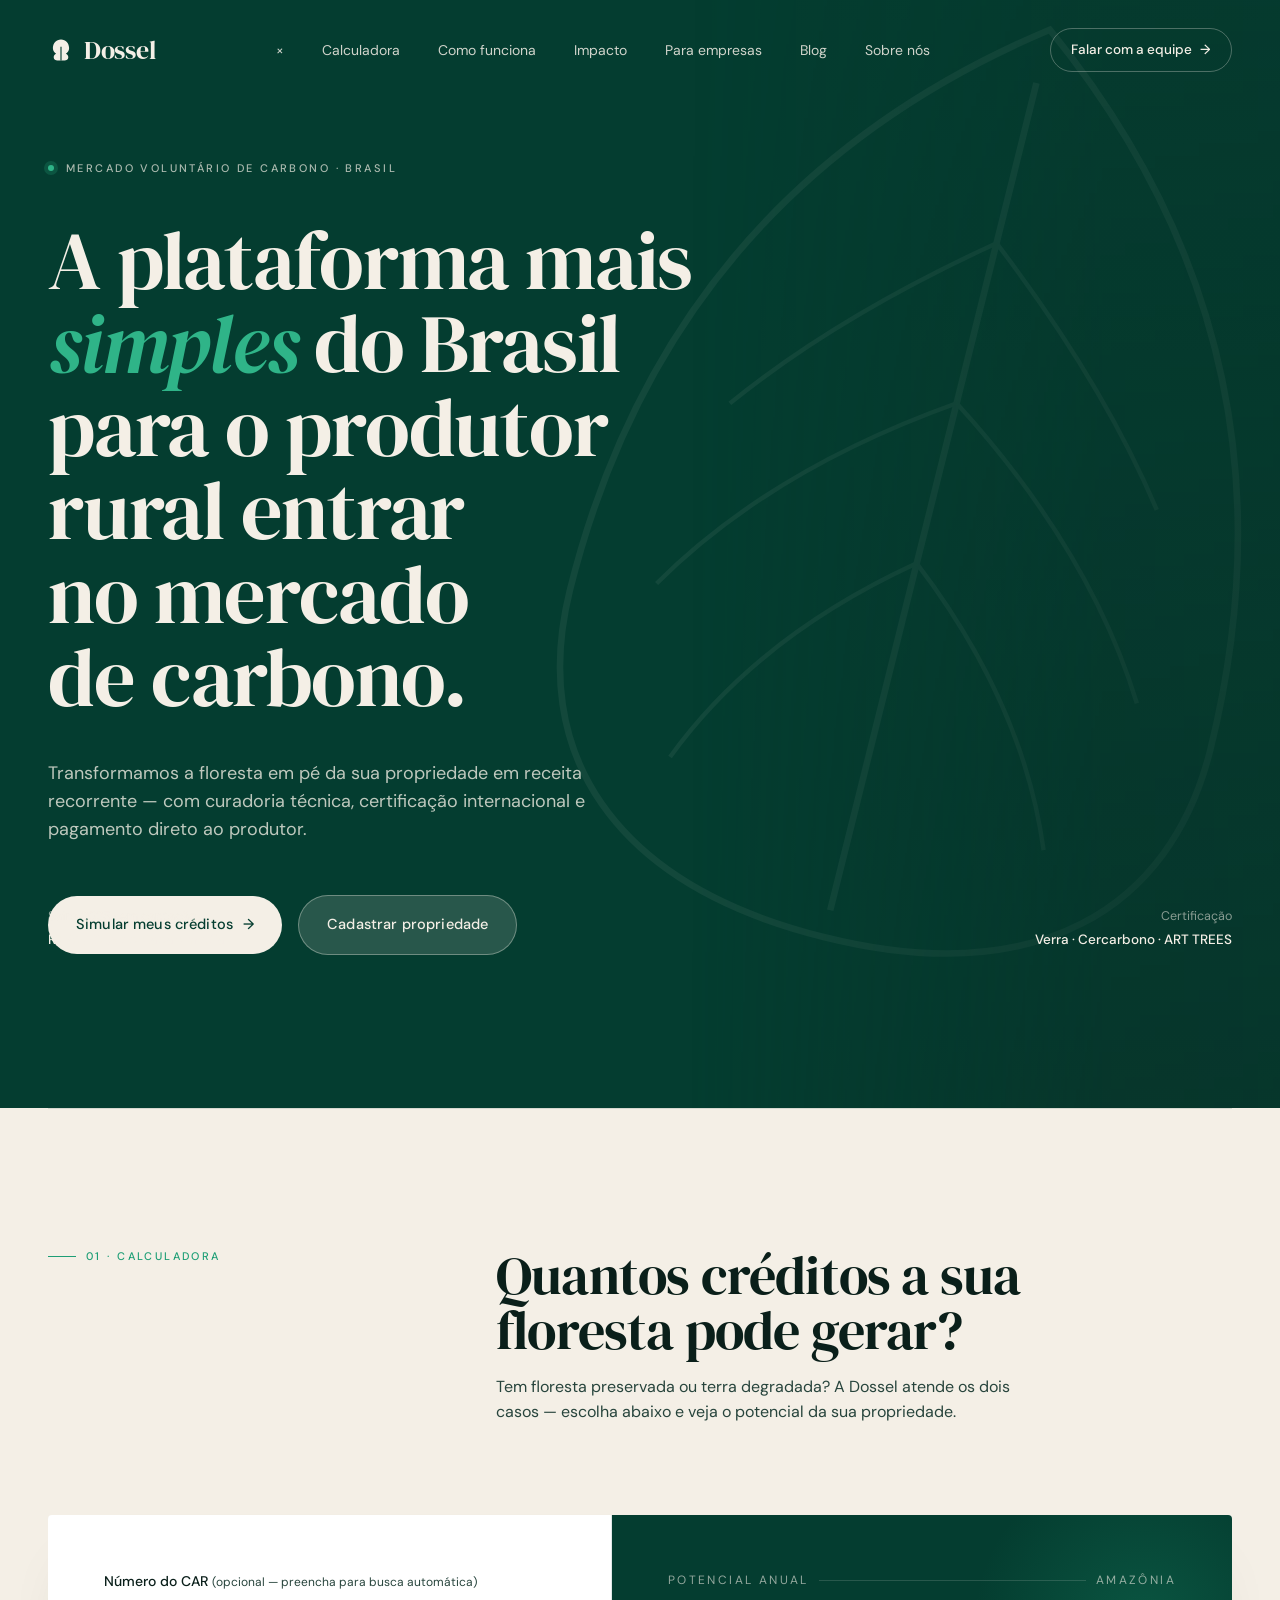
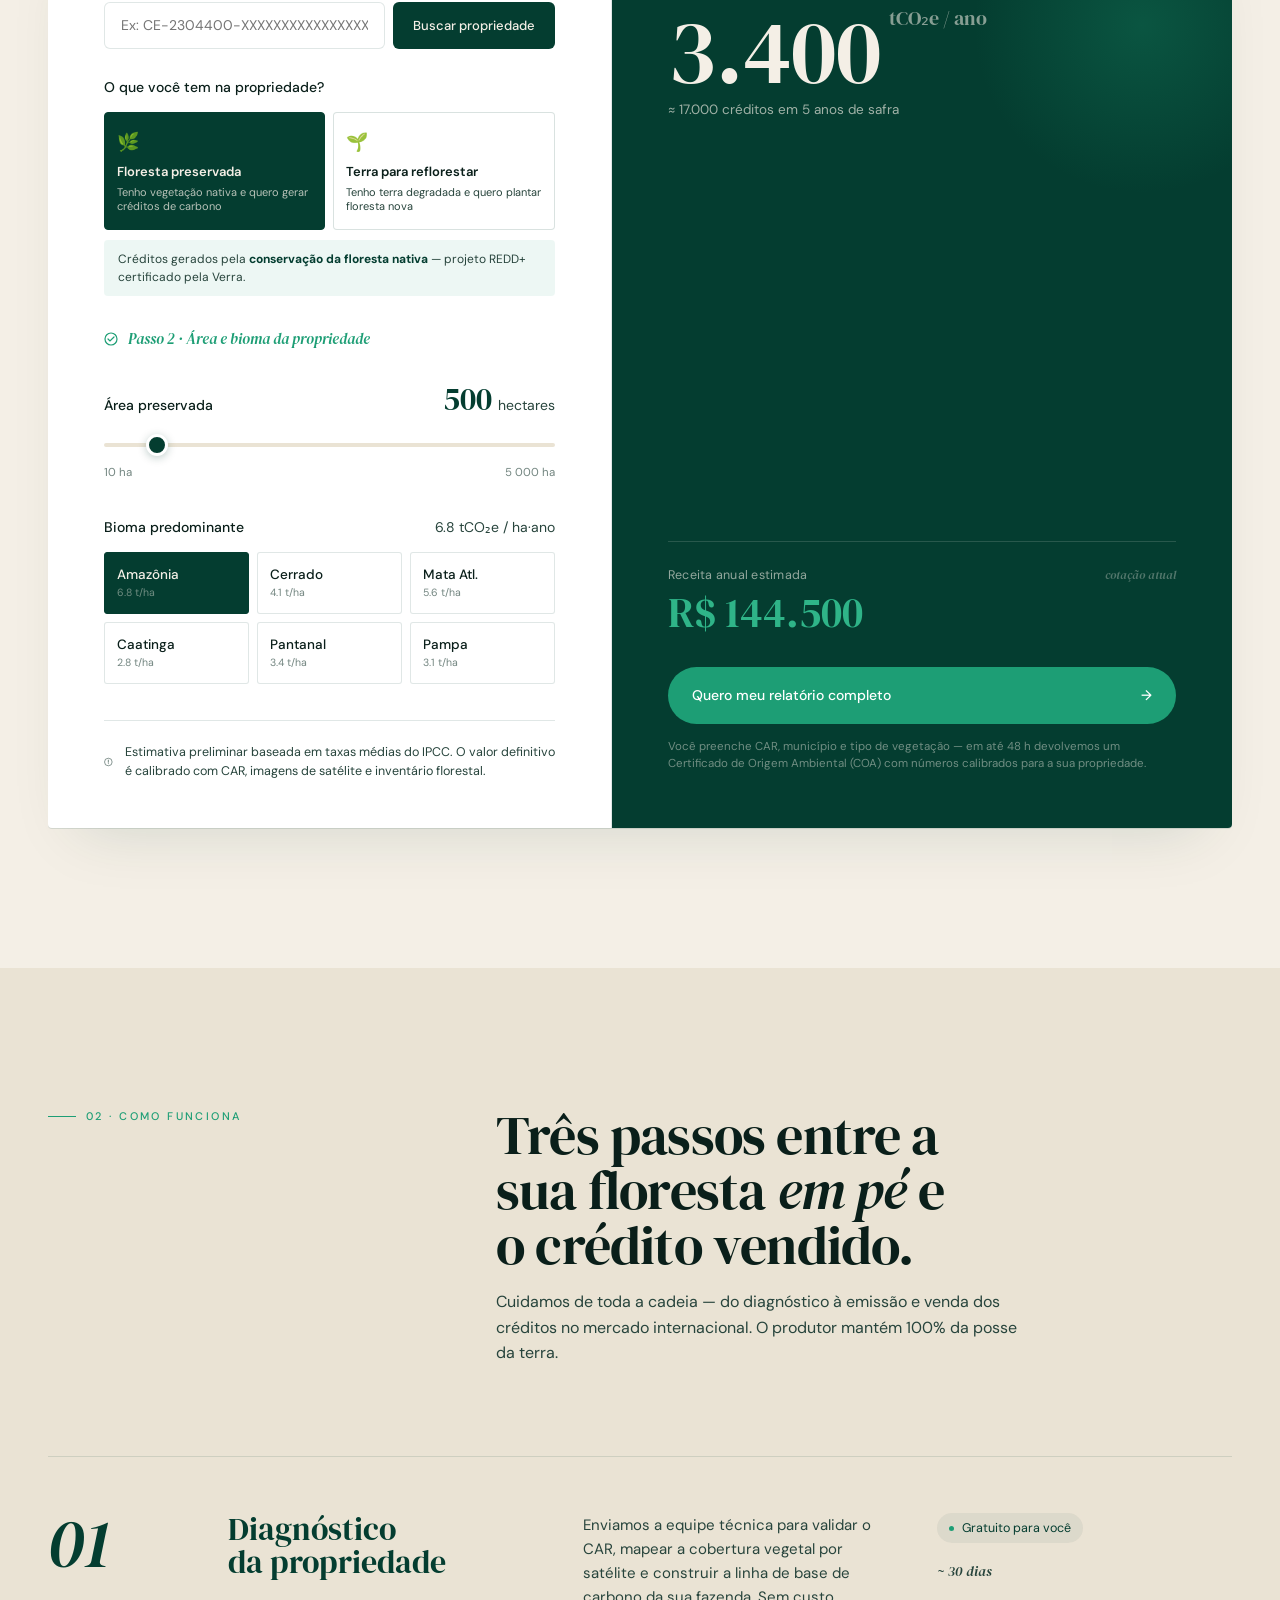
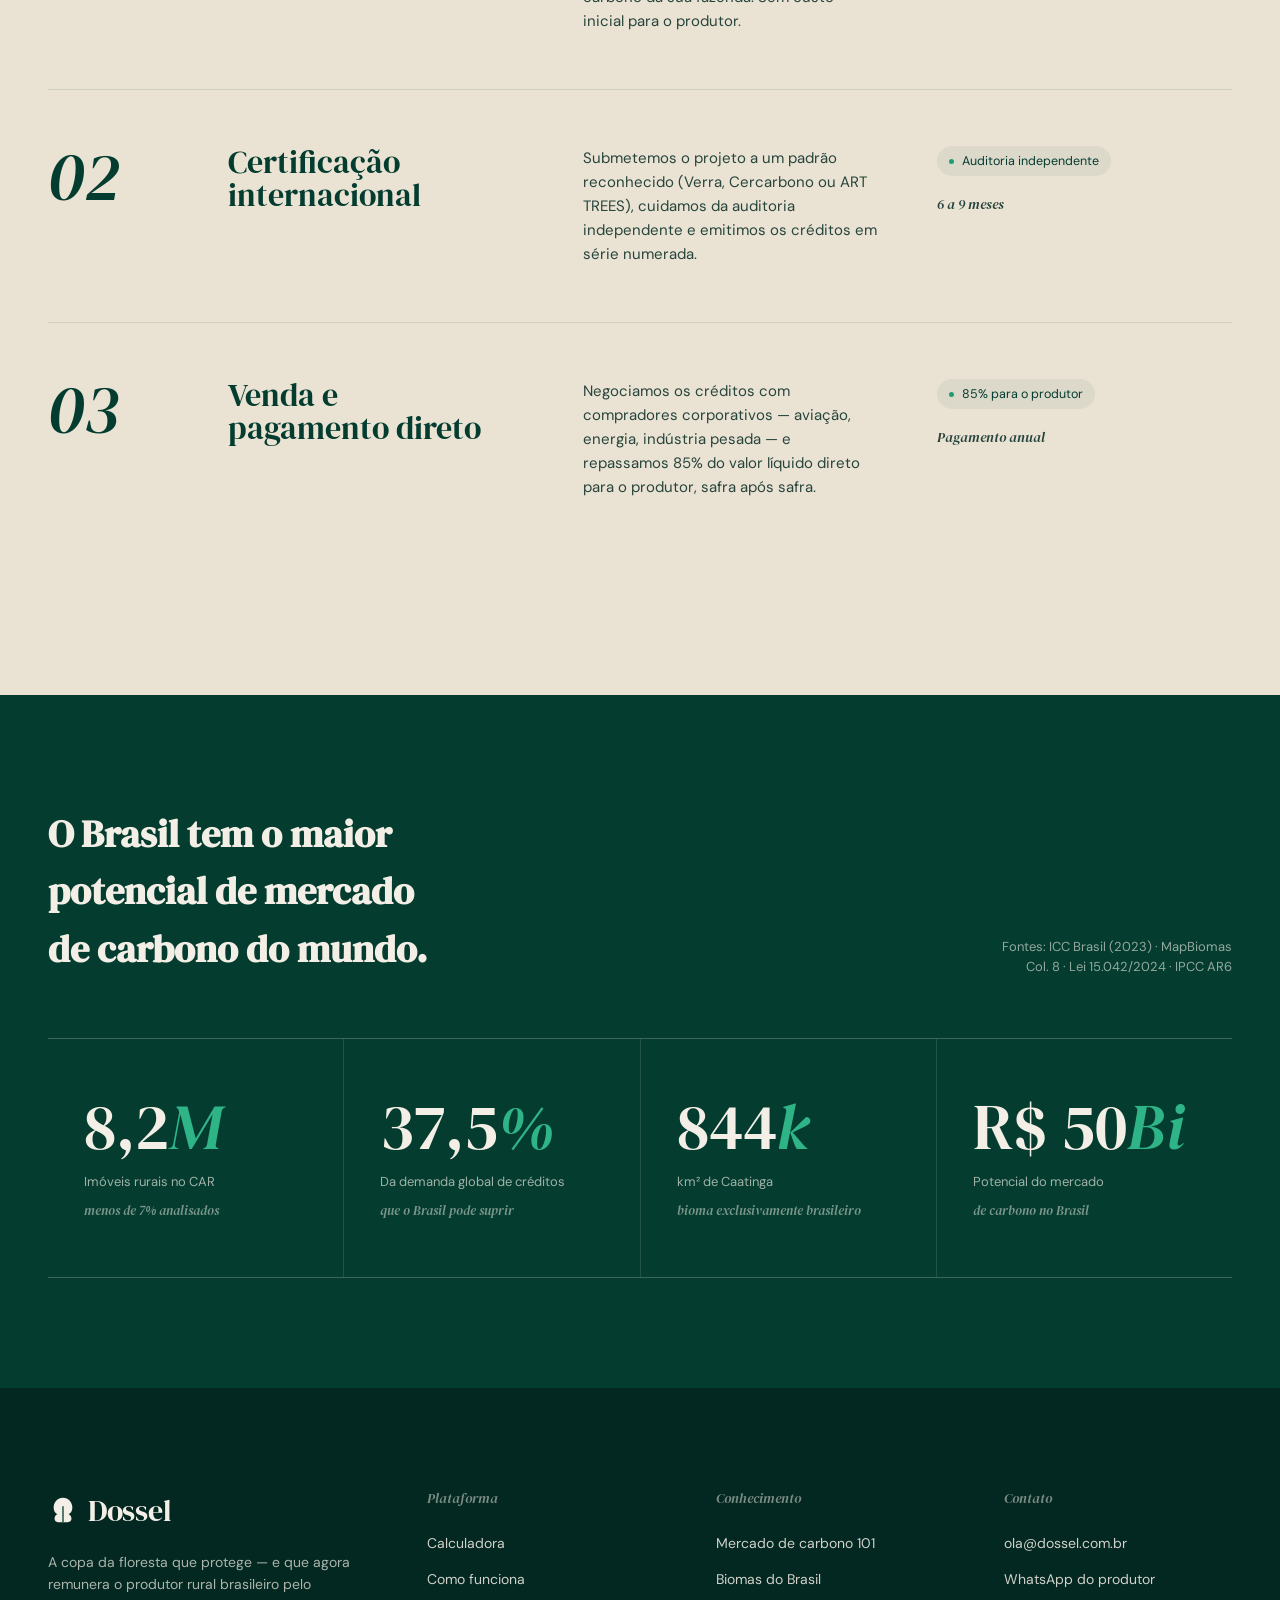
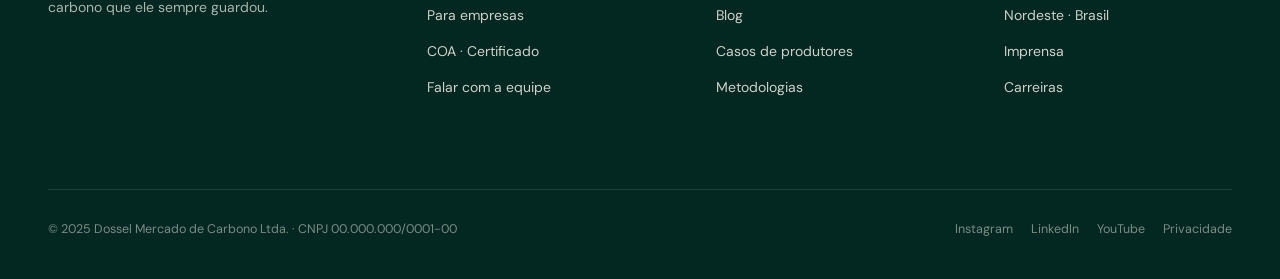
==== commit debed10b: "renomeia botao Entrar para Falar com a equipe em todas as paginas" ====
--- a/OneDrive/Documentos/Dossel_projeto/dossel_final/index.html
+++ b/OneDrive/Documentos/Dossel_projeto/dossel_final/index.html
@@ -43,6 +43,12 @@
         font-size: 16px;
         line-height: 1.5;
         overflow-x: hidden;
+        max-width: 100%;
+        position: relative;
+      }
+      #page-wrap {
+        overflow: hidden;
+        width: 100%;
         max-width: 100%;
         position: relative;
       }
@@ -1011,6 +1017,10 @@
         .result-label .ln { display: none; }
         .result-revenue .k { flex-wrap: wrap; }
         .stats .inner { grid-template-columns: 1fr !important; }
+        .car-row { flex-direction: column; }
+        .car-row input, .car-row button { width: 100%; min-width: 0; }
+        .calc-inputs, .calc-result { width: 100%; min-width: 0; }
+        .calc { width: 100%; min-width: 0; overflow: hidden; }
       }
       @media (max-width: 380px) {
         .bioma-grid { grid-template-columns: 1fr !important; }
@@ -1019,6 +1029,7 @@
     </style>
   </head>
   <body>
+    <div id="page-wrap">
     <nav class="top">
       <div class="container row">
         <a href="#" class="brand" aria-label="Dossel">
@@ -1038,7 +1049,7 @@
           <a href="sobre-nos.html">Sobre nós</a>
         </div>
         <div style="display:flex;align-items:center;gap:12px">
-          <a href="https://wa.me/5588982261897" class="nav-cta">Entrar <span aria-hidden="true">→</span></a>
+          <a href="https://wa.me/5588982261897" class="nav-cta">Falar com a equipe <span aria-hidden="true">→</span></a>
           <button class="nav-hamburger" onclick="abrirMenu()" aria-label="Abrir menu">
             <span></span><span></span><span></span>
           </button>
@@ -1129,7 +1140,7 @@
                   ></span
                 >
               </label>
-              <div style="display: flex; gap: 8px; align-items: stretch">
+              <div class="car-row" style="display: flex; gap: 8px; align-items: stretch">
                 <input
                   type="text"
                   id="car-input"
@@ -1621,7 +1632,7 @@
               <li><a href="como-funciona.html">Como funciona</a></li>
               <li><a href="para-empresas.html">Para empresas</a></li>
               <li><a href="#">COA · Certificado</a></li>
-              <li><a href="https://wa.me/5588982261897">Entrar</a></li>
+              <li><a href="https://wa.me/5588982261897">Falar com a equipe</a></li>
             </ul>
           </div>
           <div>
@@ -2213,5 +2224,6 @@
     </div>
 
     <script src="animations.js"></script>
+    </div><!-- /page-wrap -->
 </body>
 </html>
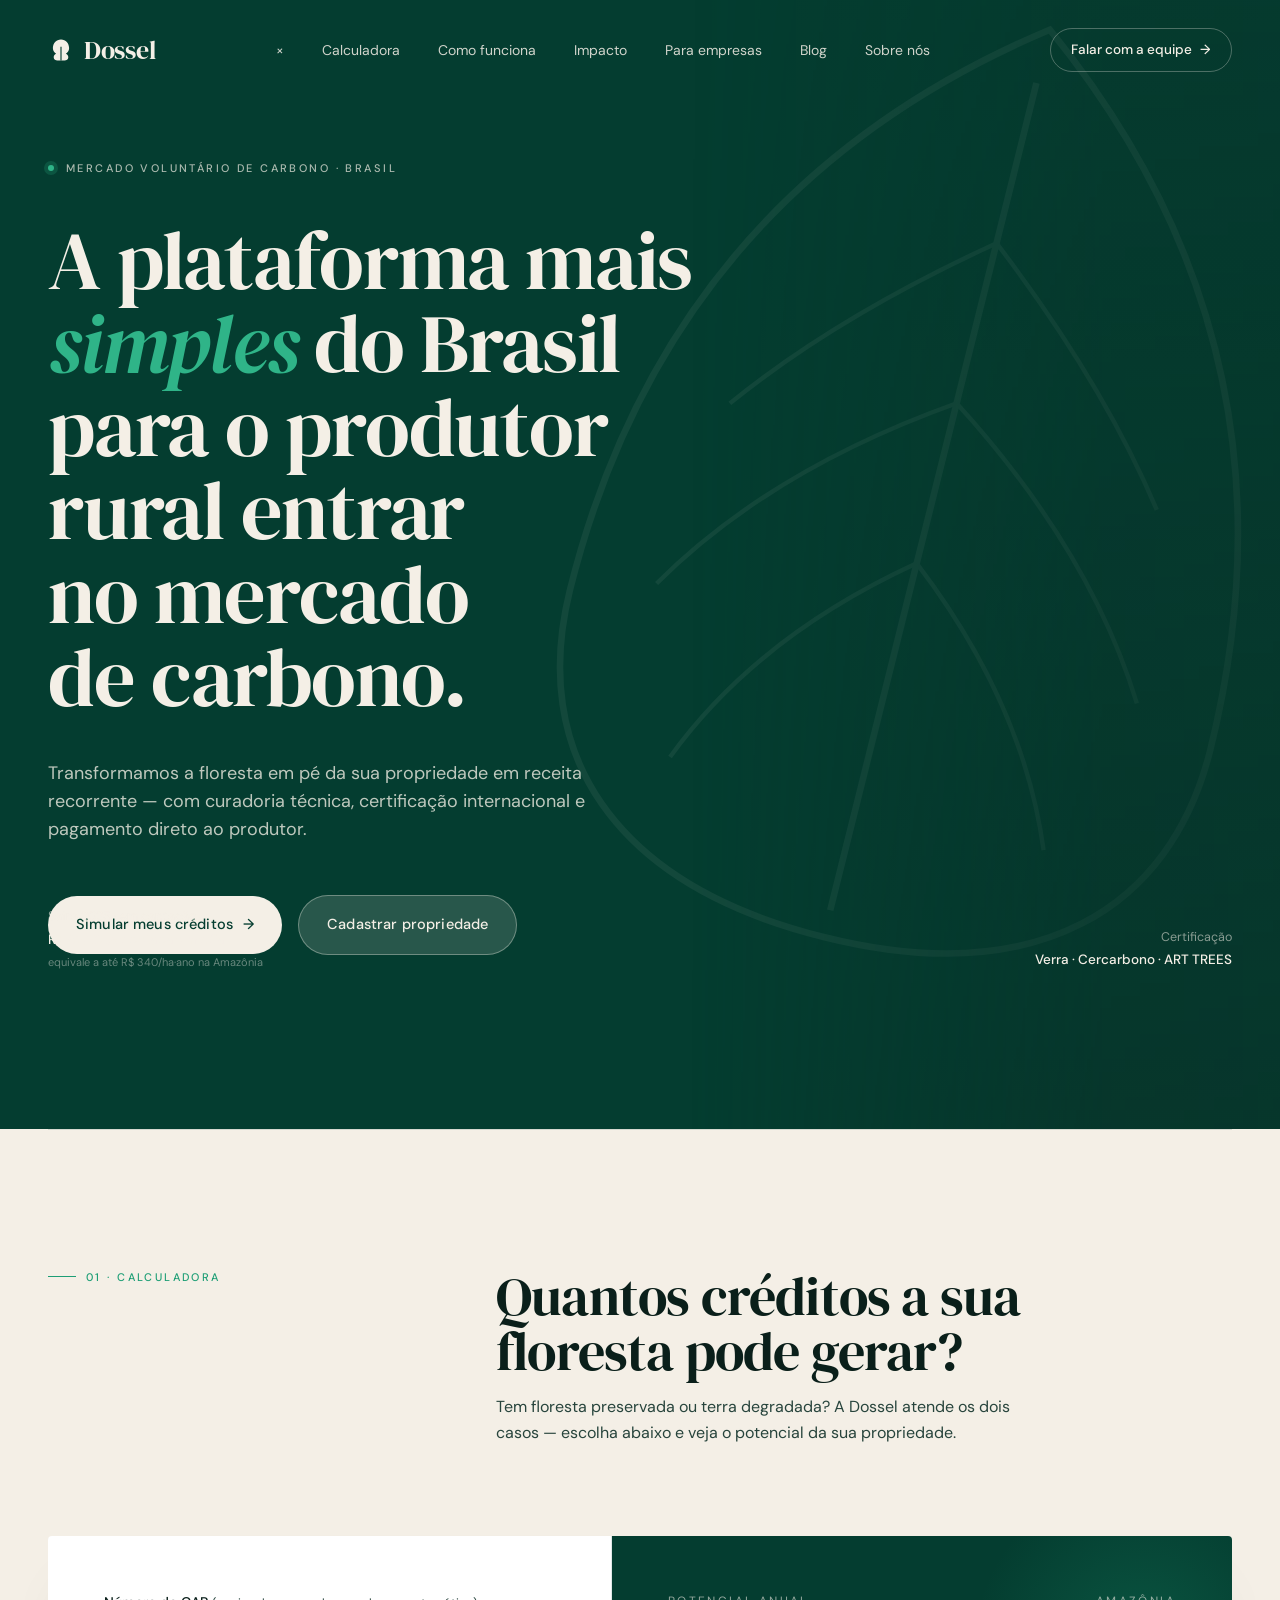
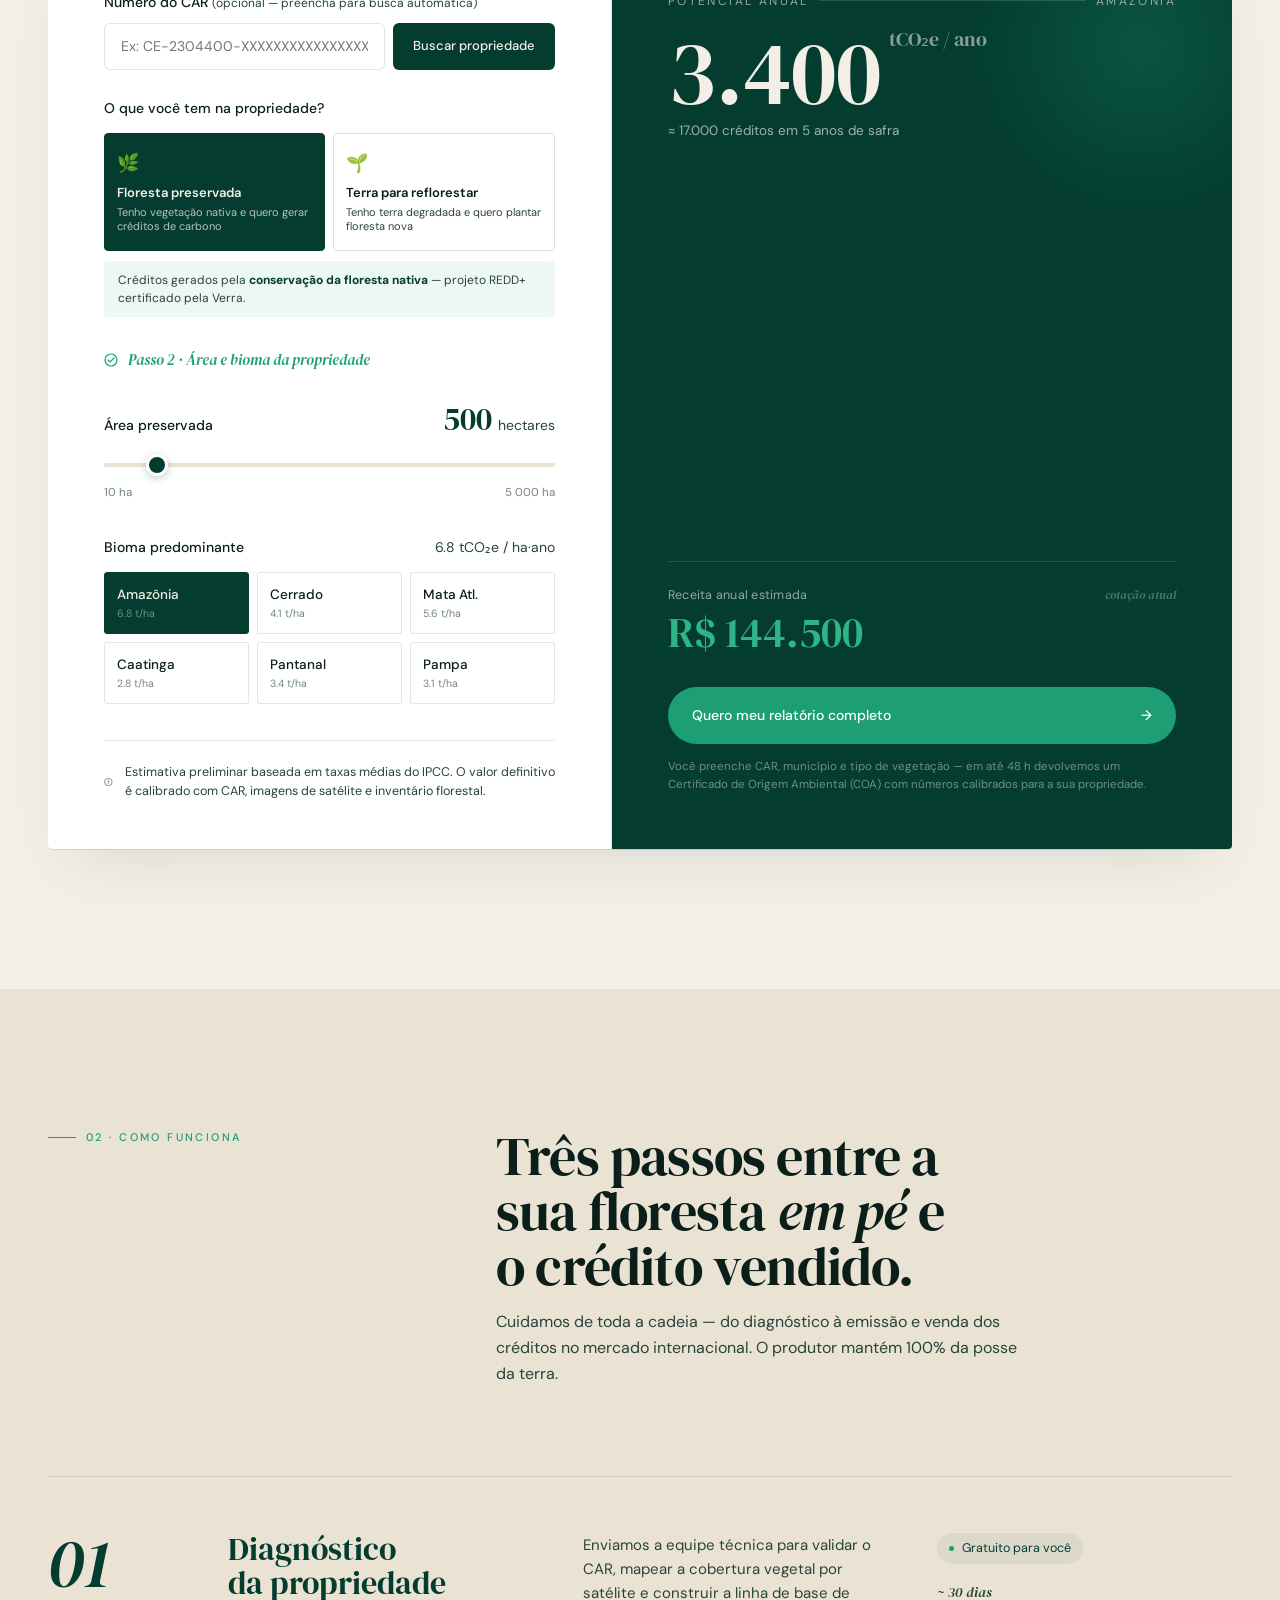
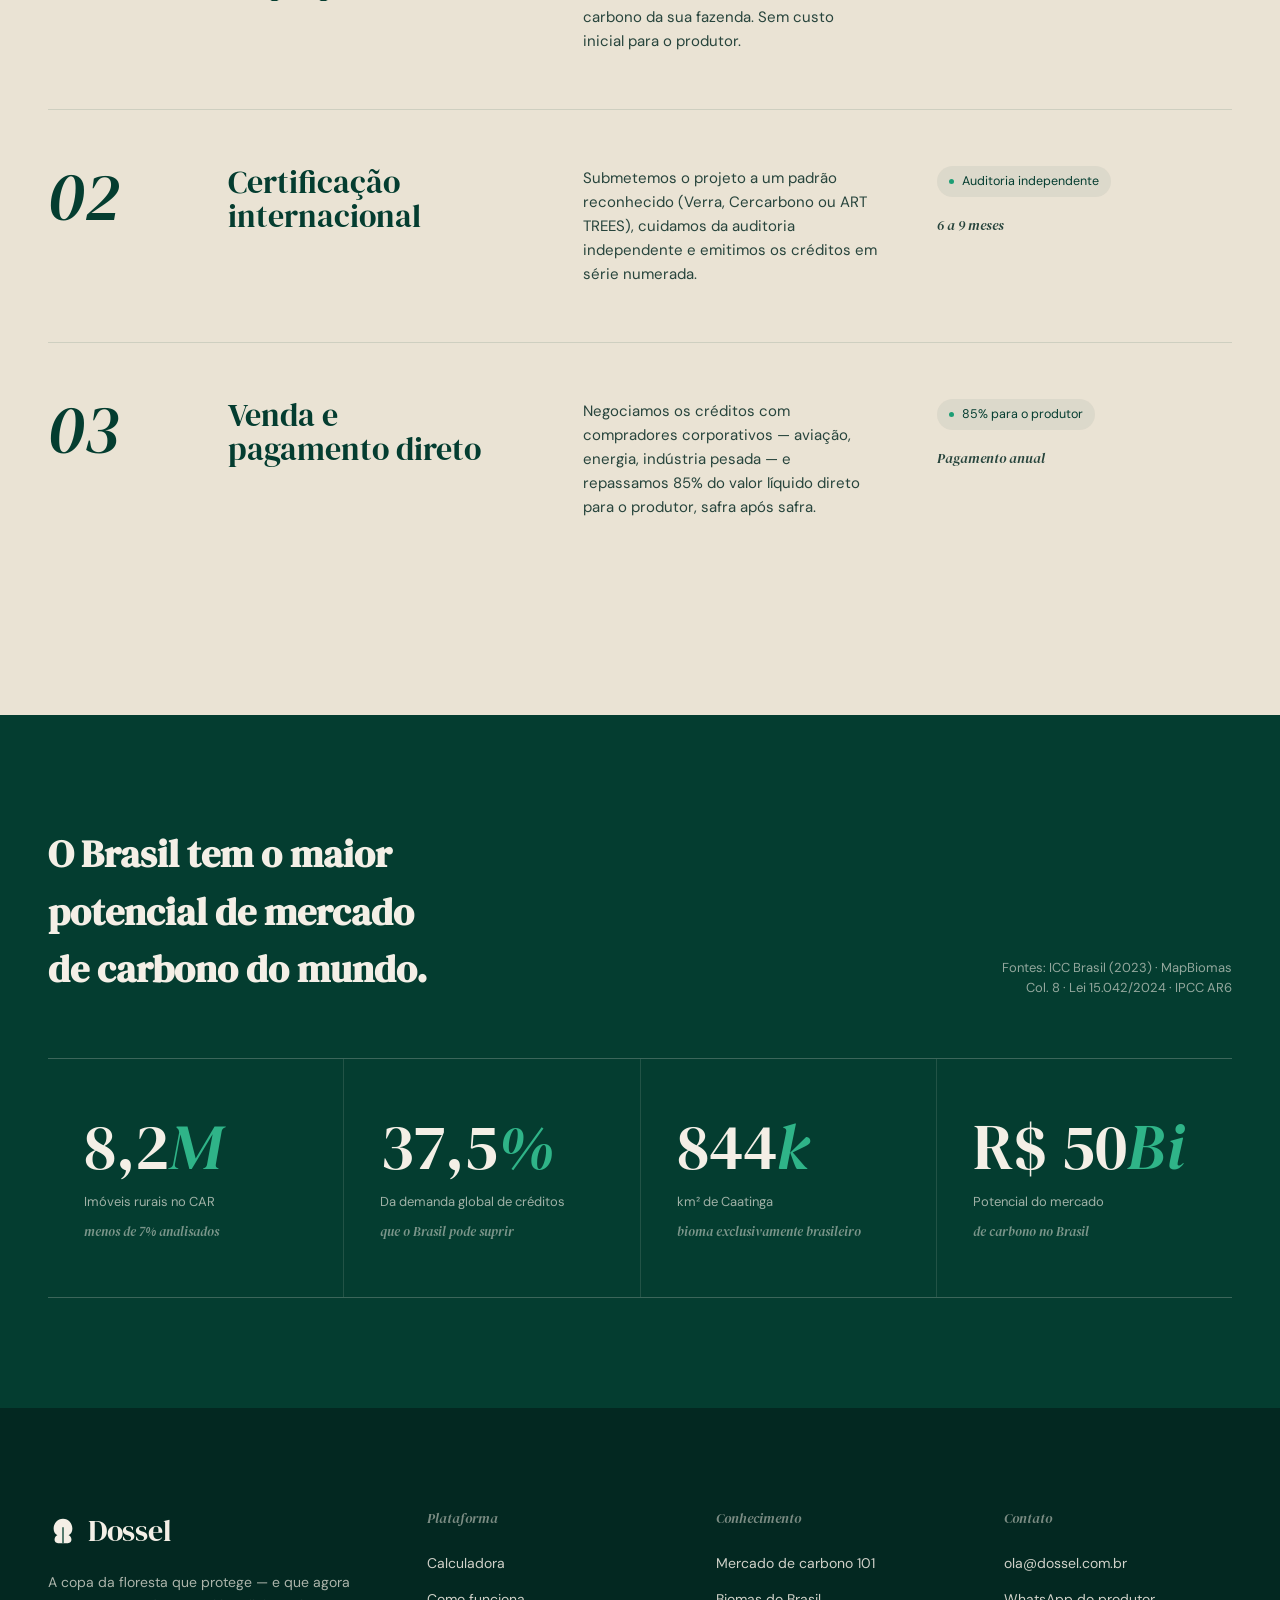
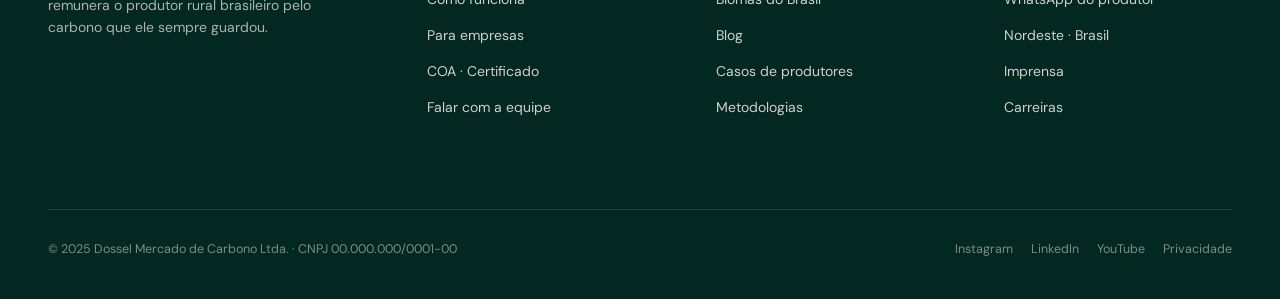
==== commit 660833c5: "adiciona contexto de valor por hectare na badge do hero" ====
--- a/OneDrive/Documentos/Dossel_projeto/dossel_final/index.html
+++ b/OneDrive/Documentos/Dossel_projeto/dossel_final/index.html
@@ -1101,6 +1101,7 @@
         <div class="col">
           <span>Safra 2025 · em captação</span>
           <b>R$ 82/tCO₂e cotação média</b>
+          <small style="font-size:11px;color:rgba(244,239,230,0.42);font-weight:400;">equivale a até R$ 340/ha·ano na Amazônia</small>
         </div>
         <div class="col" style="text-align: right">
           <span>Certificação</span>
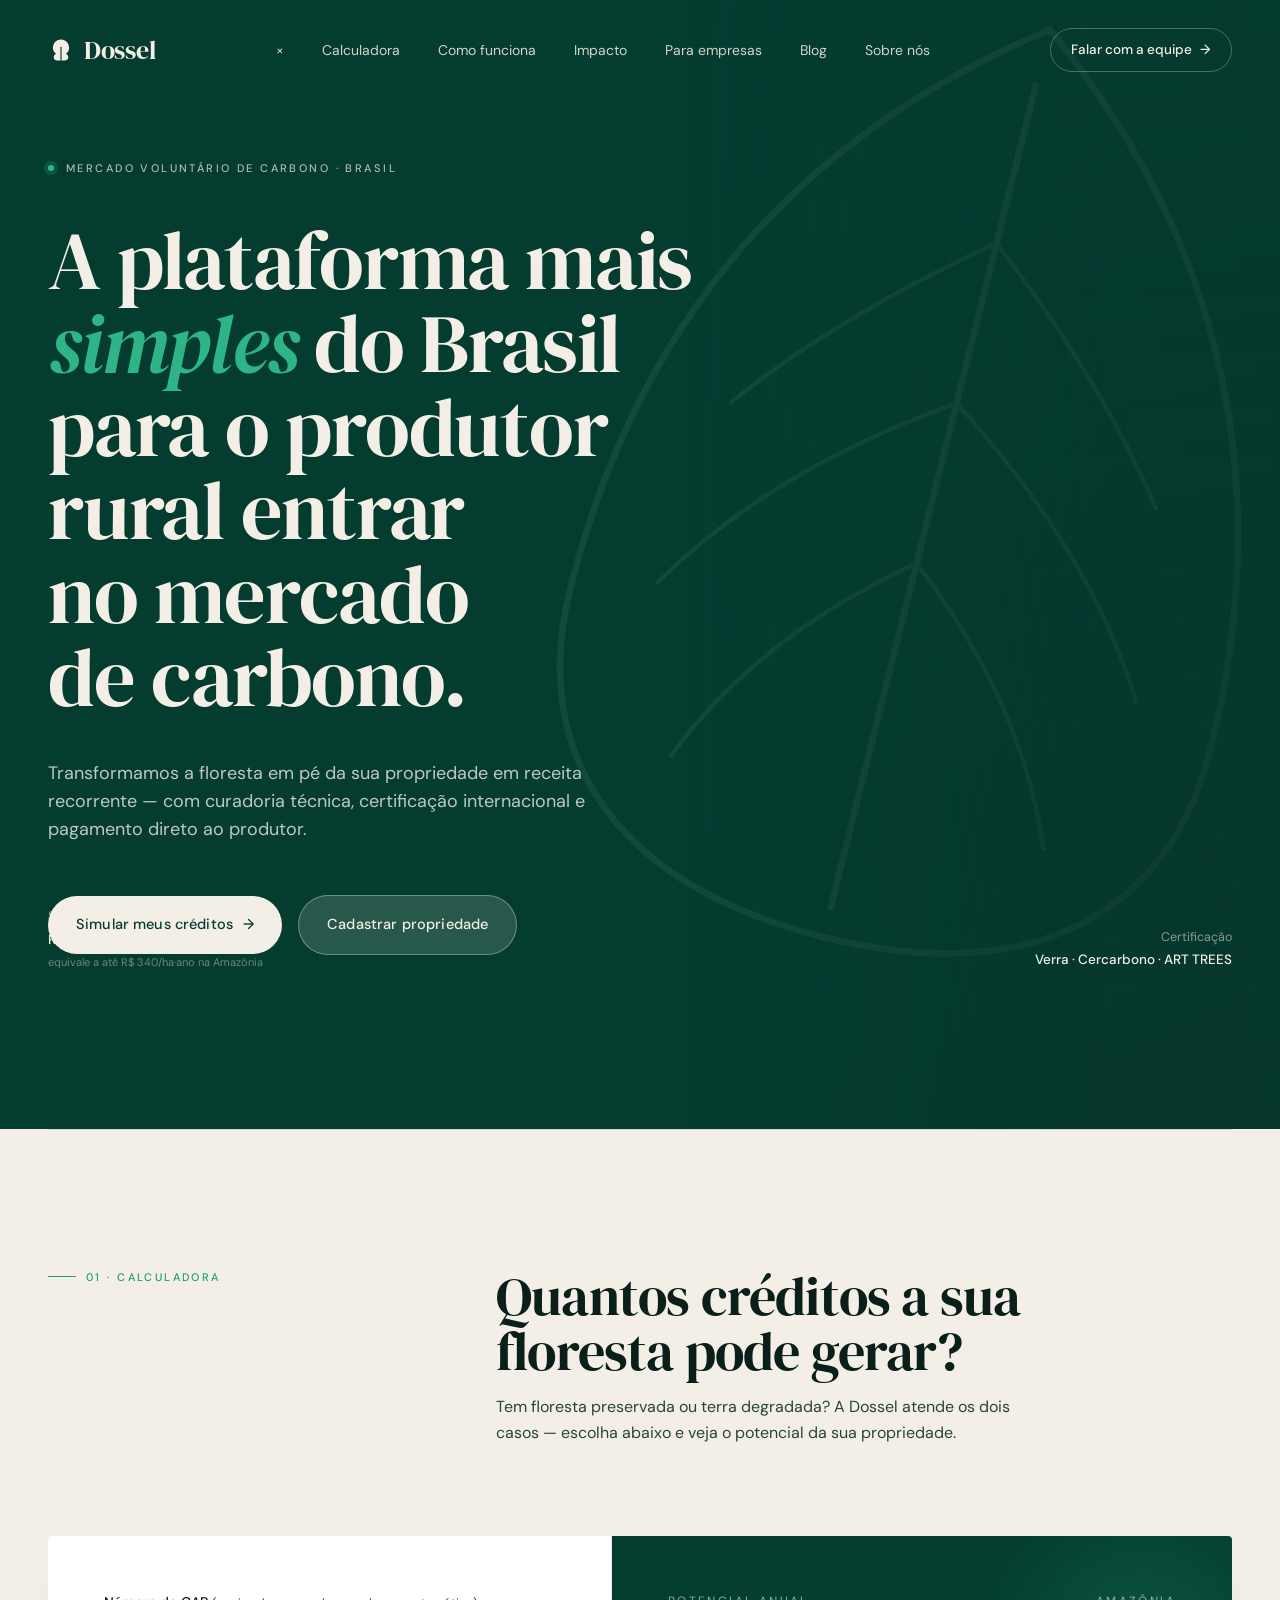
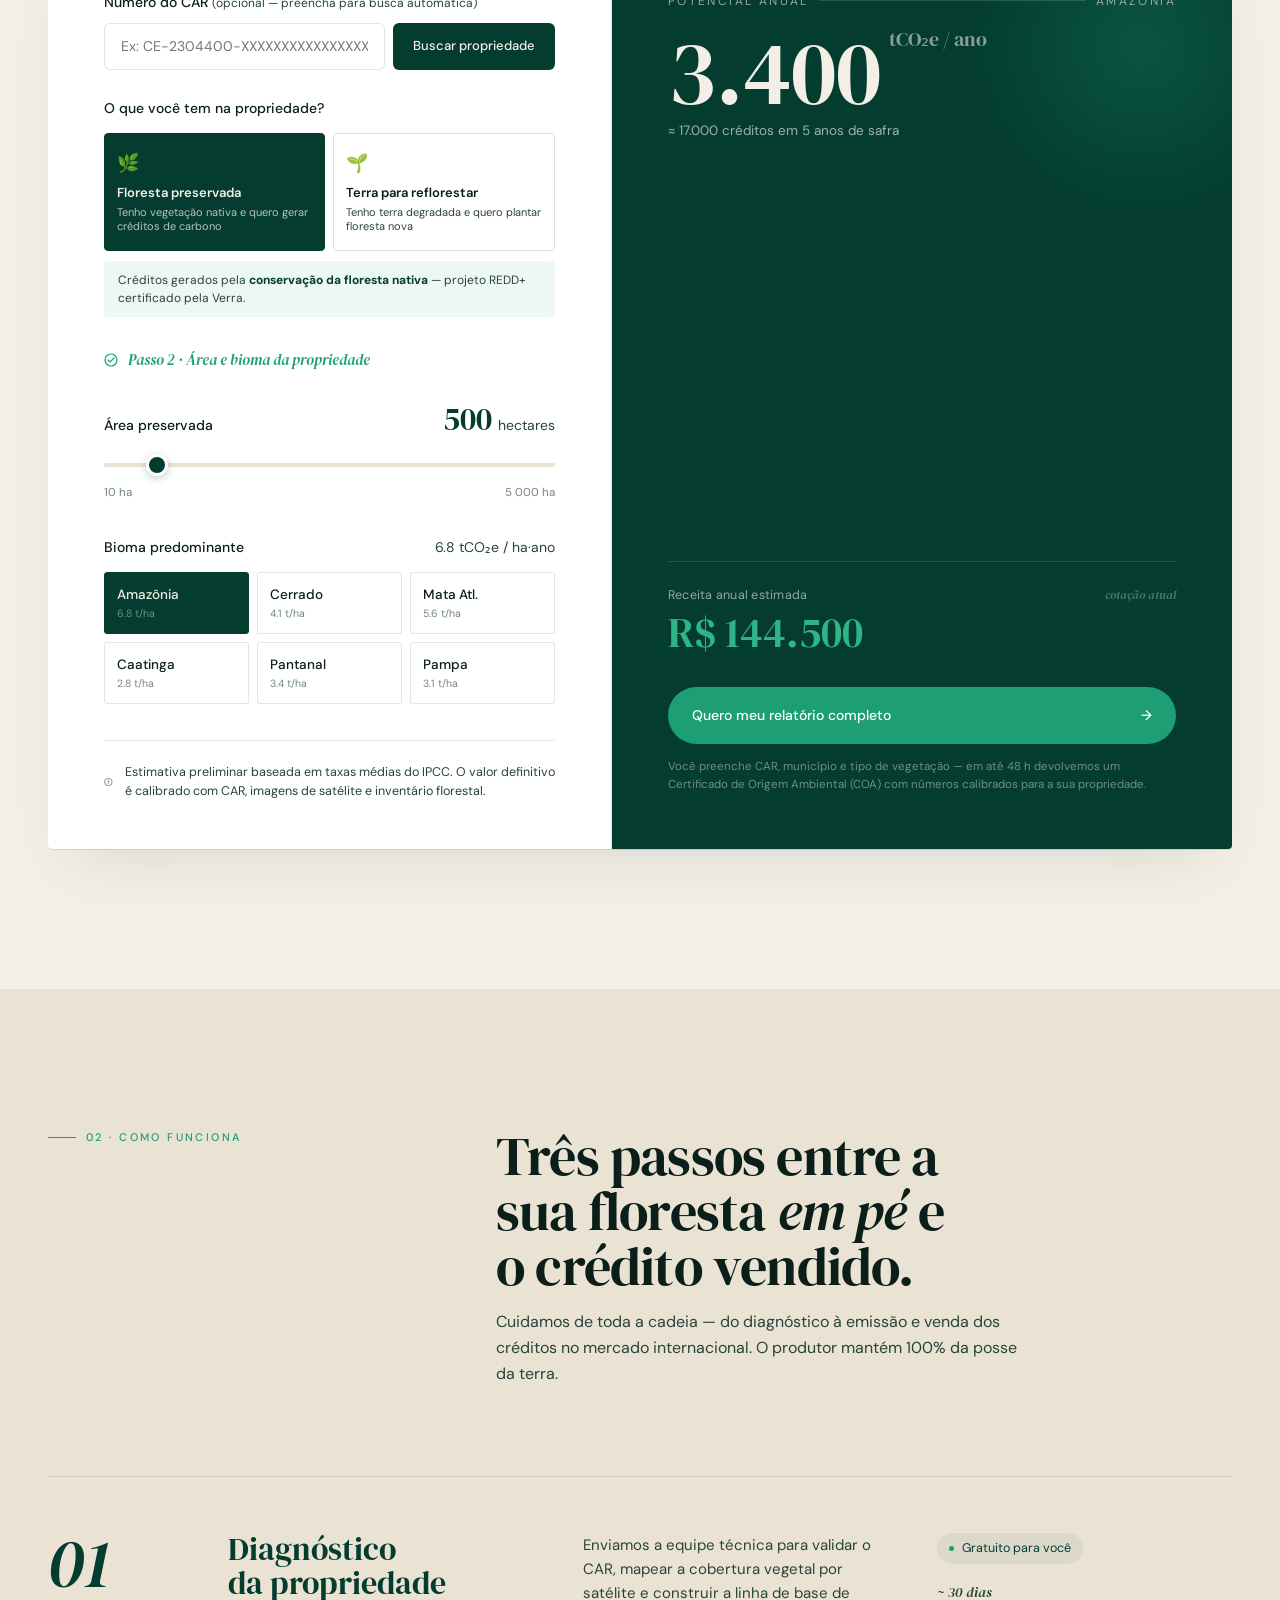
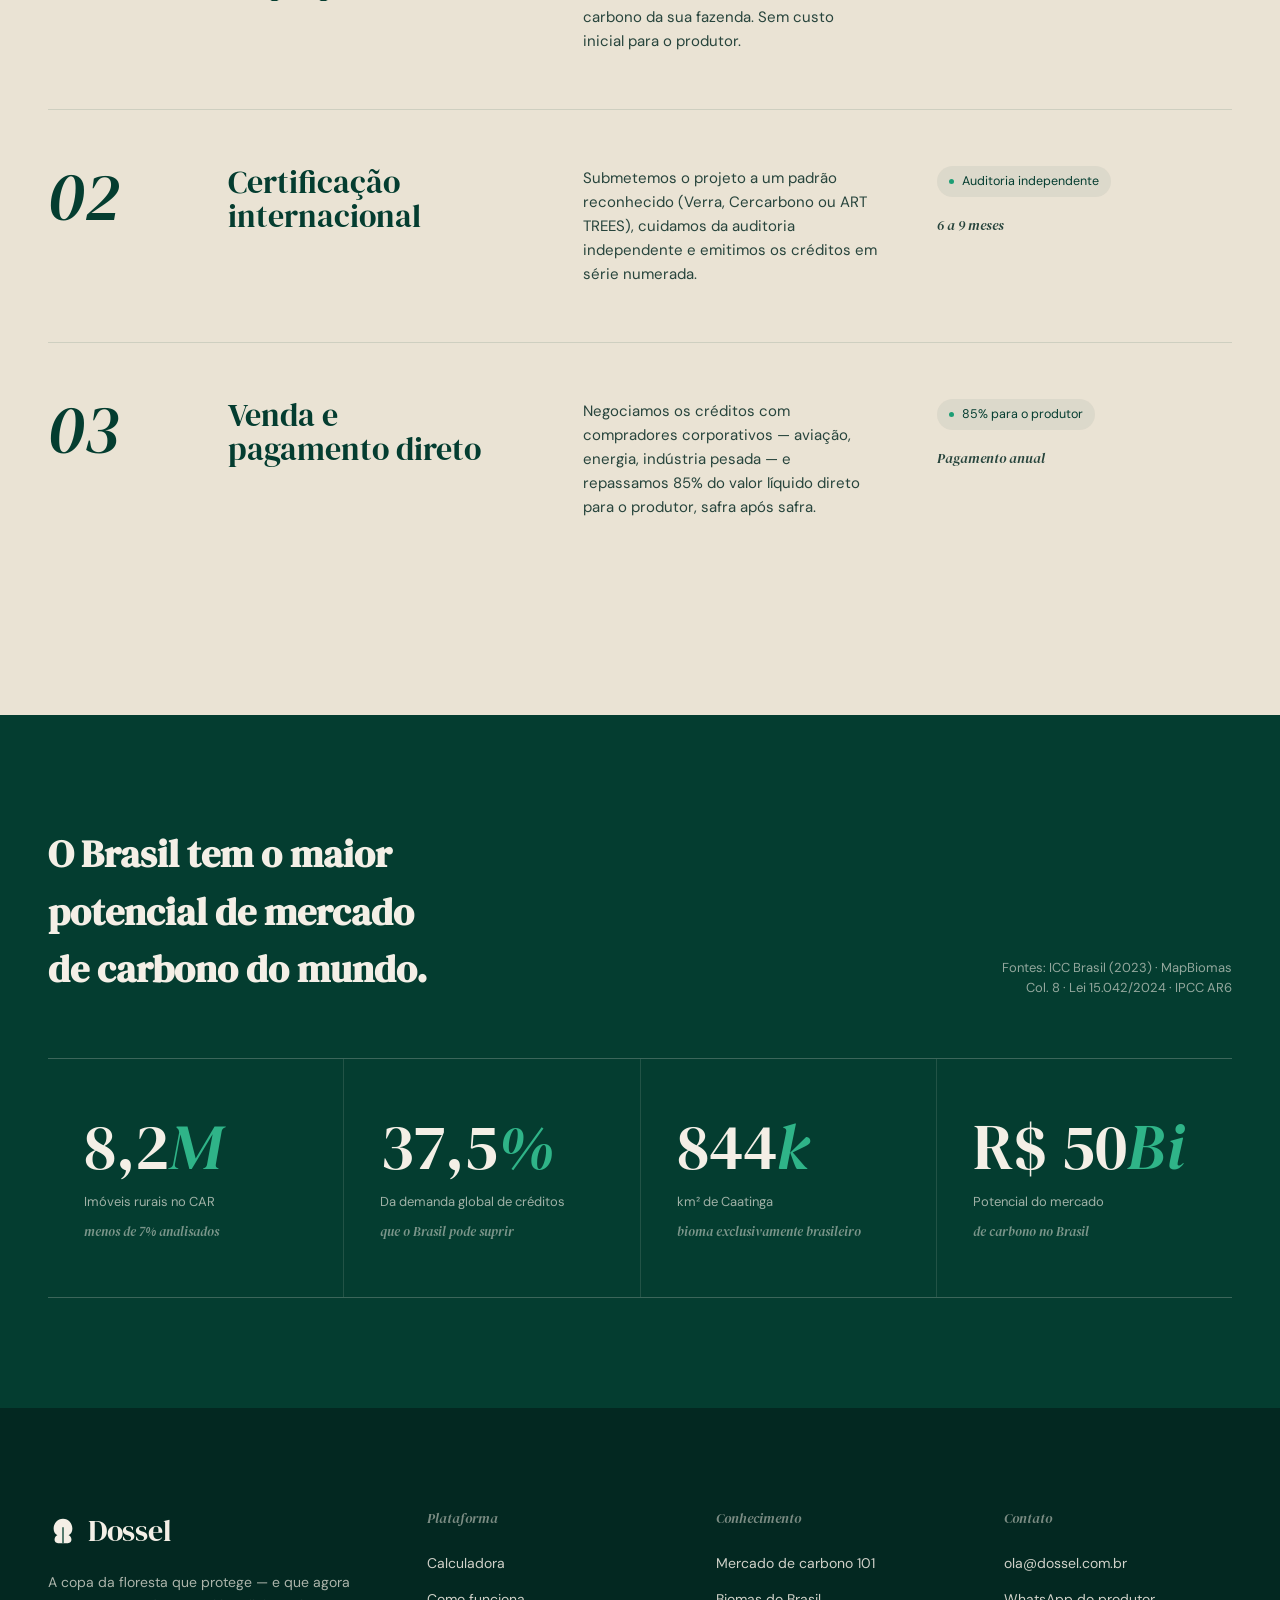
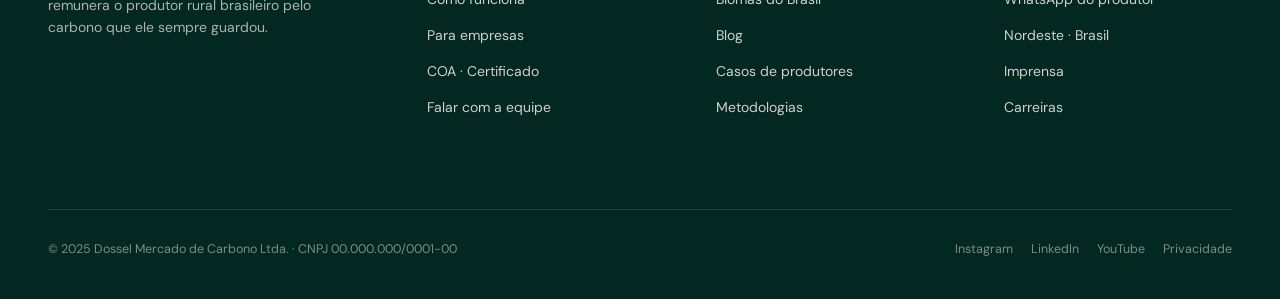
==== commit 540d4f30: "atualiza Safra 2025 para Safra 2026 no hero" ====
--- a/OneDrive/Documentos/Dossel_projeto/dossel_final/index.html
+++ b/OneDrive/Documentos/Dossel_projeto/dossel_final/index.html
@@ -1099,7 +1099,7 @@
 
       <div class="container hero-meta">
         <div class="col">
-          <span>Safra 2025 · em captação</span>
+          <span>Safra 2026 · em captação</span>
           <b>R$ 82/tCO₂e cotação média</b>
           <small style="font-size:11px;color:rgba(244,239,230,0.42);font-weight:400;">equivale a até R$ 340/ha·ano na Amazônia</small>
         </div>
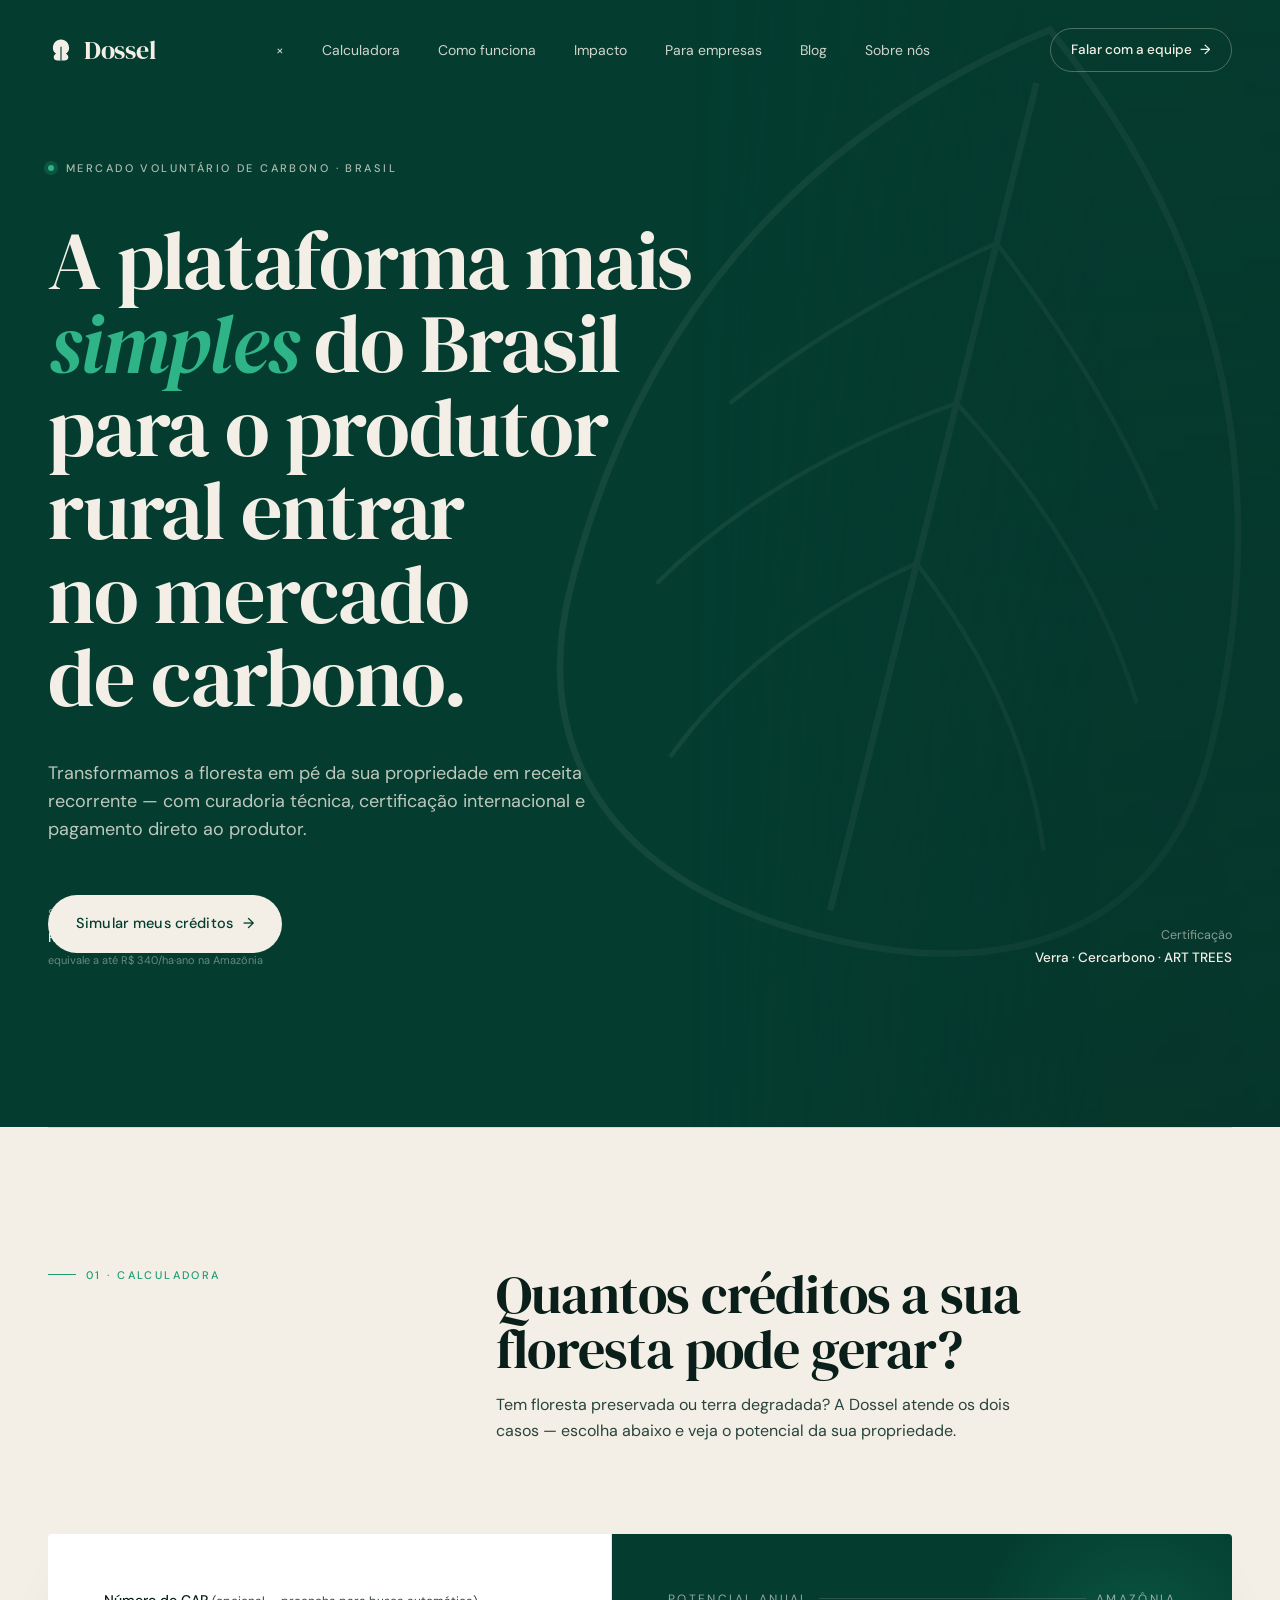
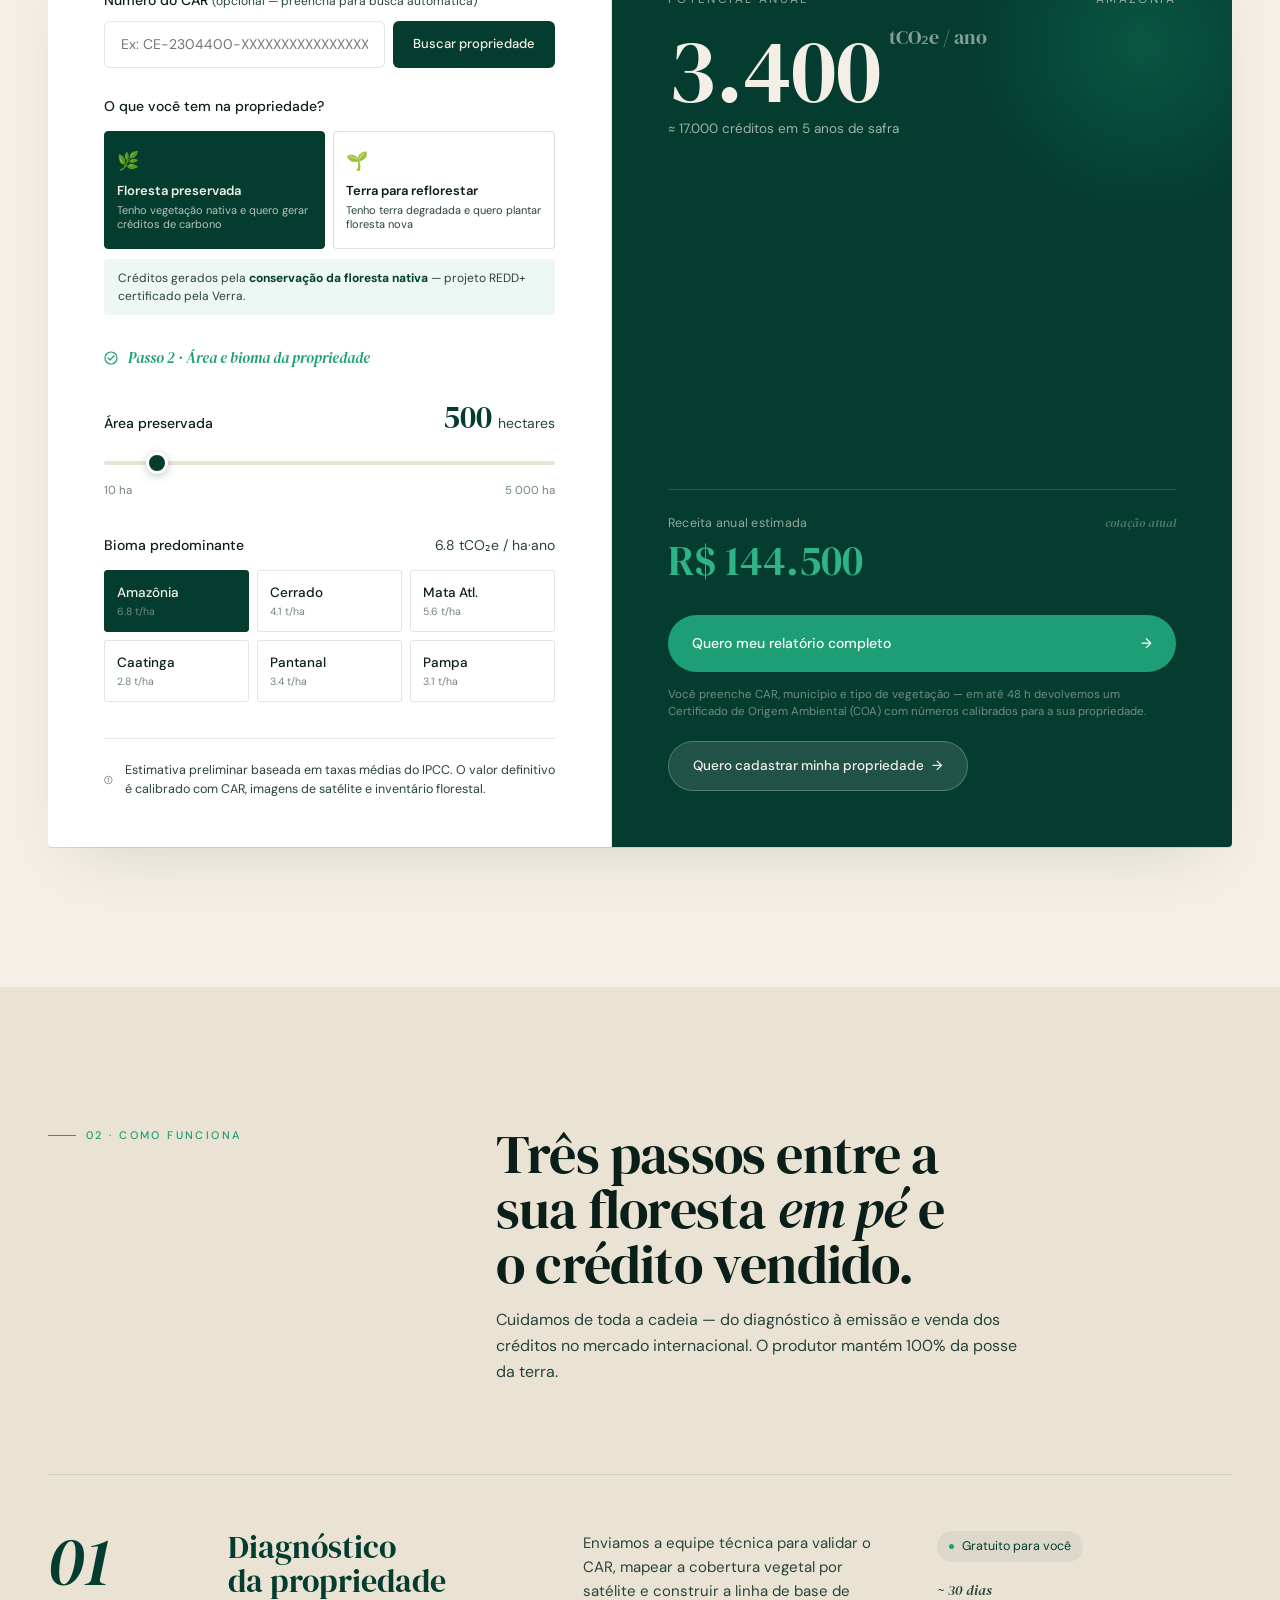
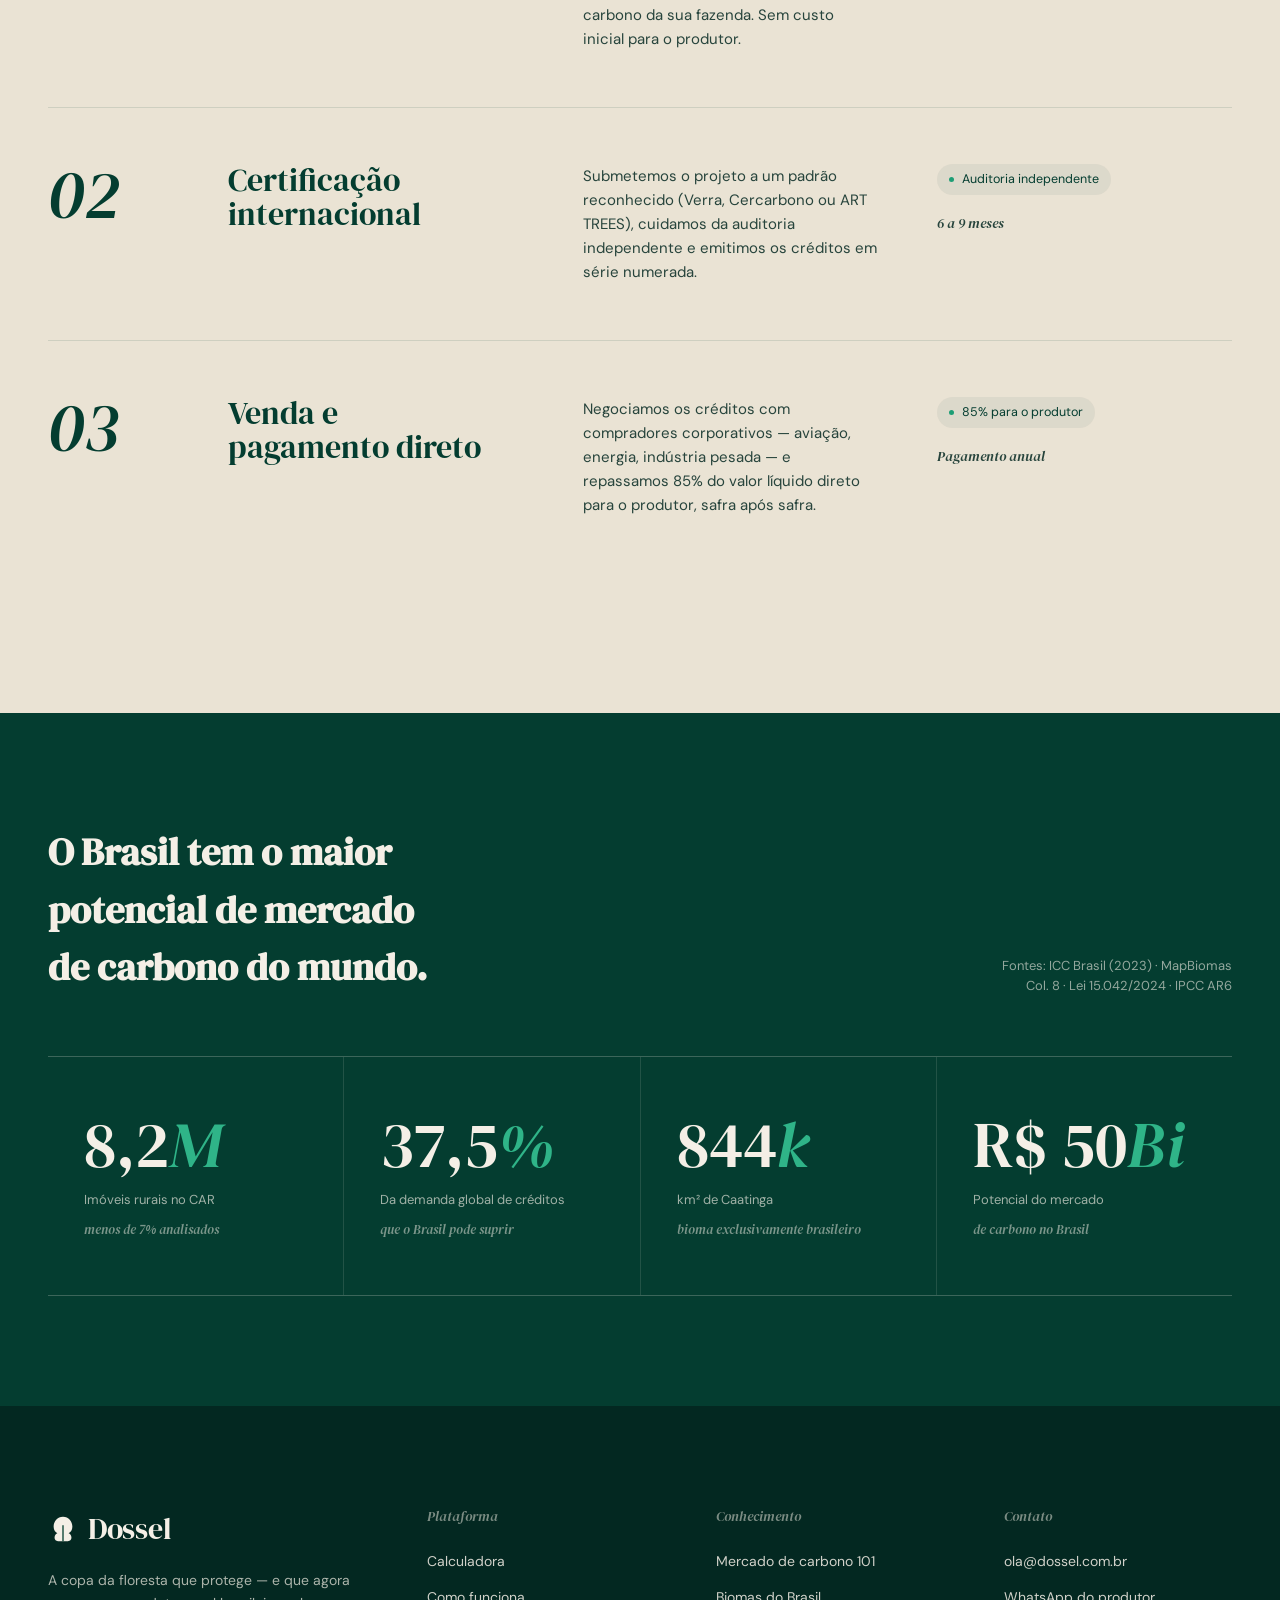
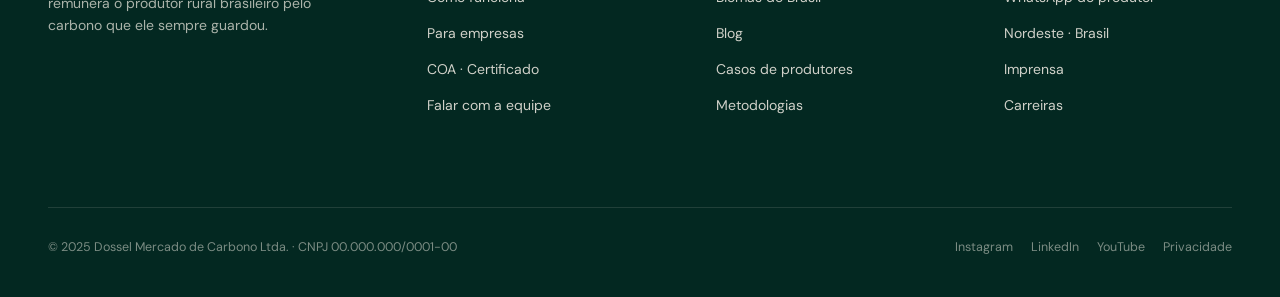
==== commit fa141eb7: "move CTA cadastrar propriedade do hero para apos a calculadora" ====
--- a/OneDrive/Documentos/Dossel_projeto/dossel_final/index.html
+++ b/OneDrive/Documentos/Dossel_projeto/dossel_final/index.html
@@ -1093,7 +1093,6 @@
           <a href="#calculadora" class="btn-primary"
             >Simular meus créditos <span class="arrow">→</span></a
           >
-          <a href="#" class="btn-secondary" onclick="abrirCadastro();return false;">Cadastrar propriedade</a>
         </div>
       </div>
 
@@ -1487,6 +1486,26 @@
                 devolvemos um Certificado de Origem Ambiental (COA) com números
                 calibrados para a sua propriedade.
               </p>
+              <a
+                href="#"
+                onclick="abrirCadastro();return false;"
+                style="
+                  display:inline-flex;
+                  align-items:center;
+                  gap:8px;
+                  margin-top:20px;
+                  padding:14px 24px;
+                  background:rgba(244,239,230,0.12);
+                  border:1px solid rgba(244,239,230,0.25);
+                  border-radius:999px;
+                  font-size:13.5px;
+                  font-weight:500;
+                  color:var(--paper);
+                  transition:background 0.2s;
+                "
+                onmouseover="this.style.background='rgba(244,239,230,0.2)'"
+                onmouseout="this.style.background='rgba(244,239,230,0.12)'"
+              >Quero cadastrar minha propriedade <span>→</span></a>
             </div>
           </div>
         </div>
@@ -1666,7 +1685,7 @@
           </div>
           <div class="socials">
             <a href="https://www.instagram.com/dossel.co/" target="_blank" rel="noopener">Instagram</a>
-            <a href="#">LinkedIn</a>
+            <a href="https://www.linkedin.com/company/dosseltech/" target="_blank" rel="noopener">LinkedIn</a>
             <a href="#">YouTube</a>
             <a href="#">Privacidade</a>
           </div>
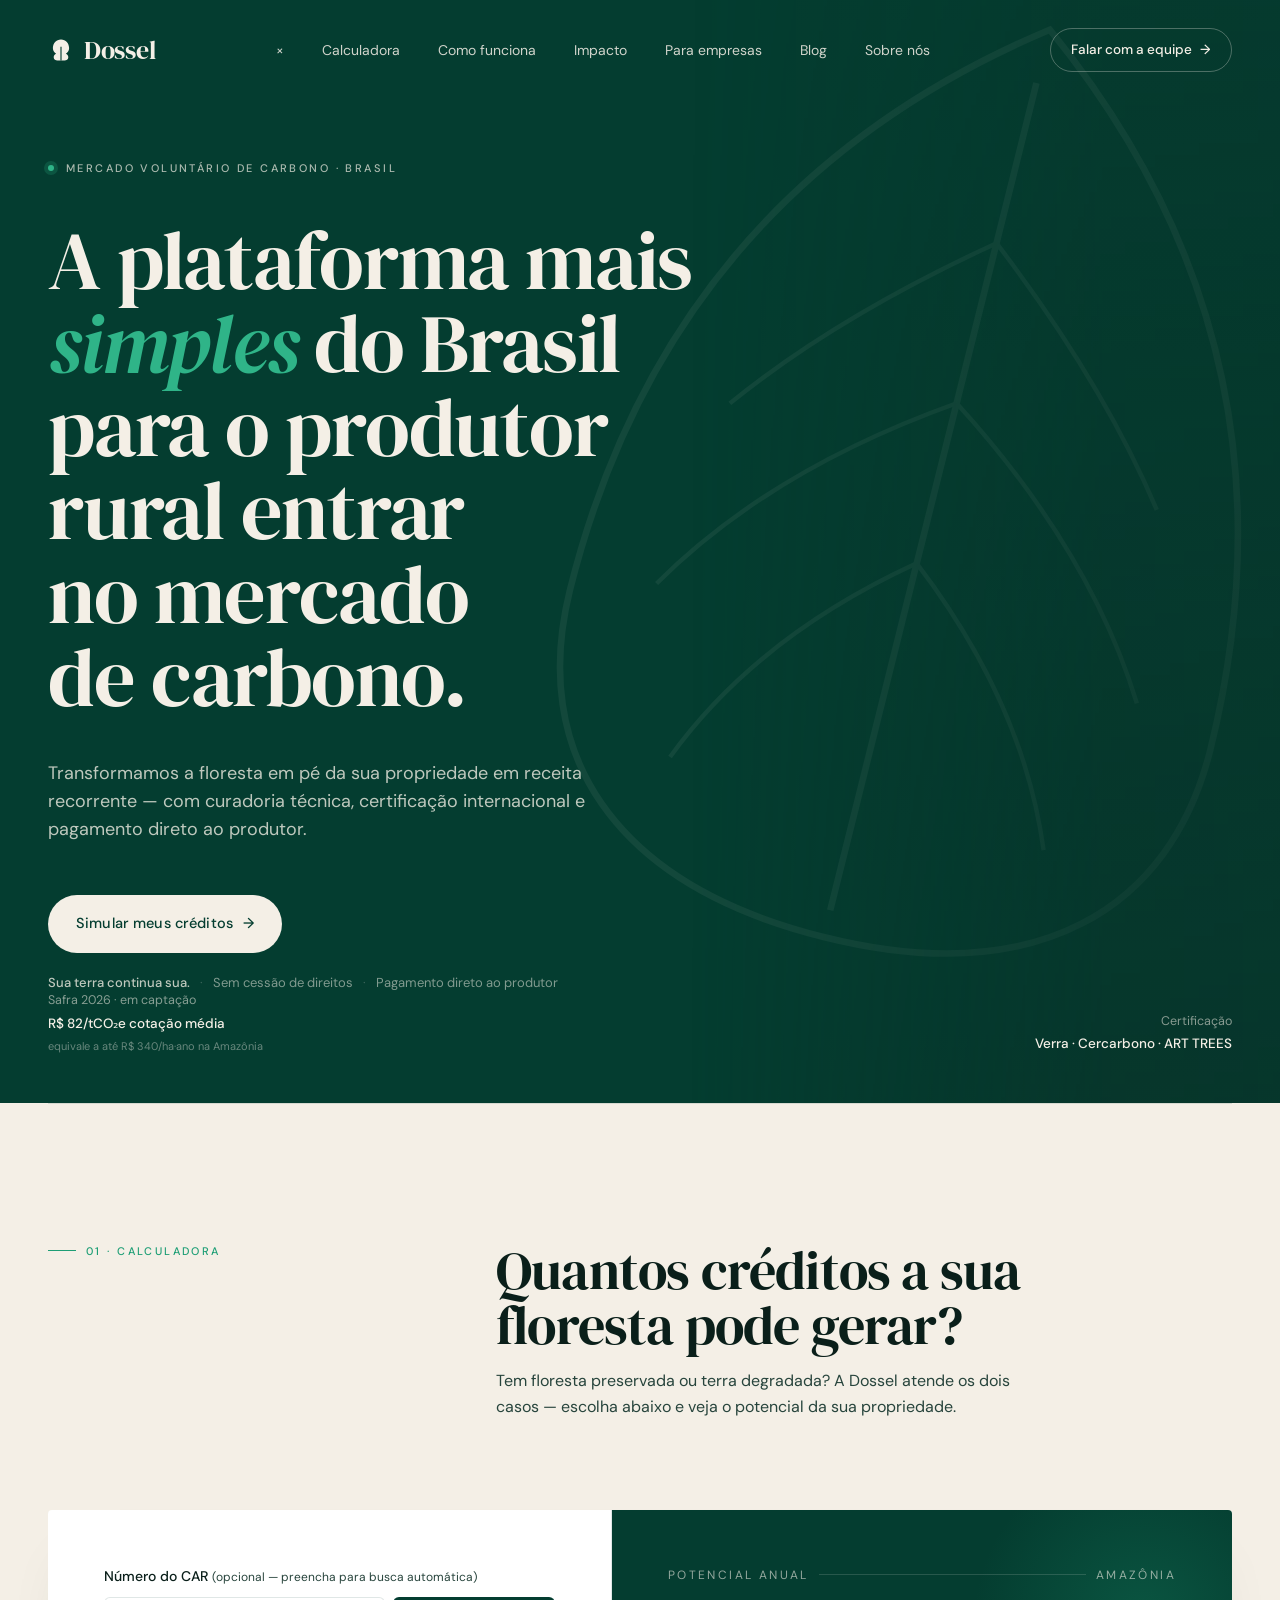
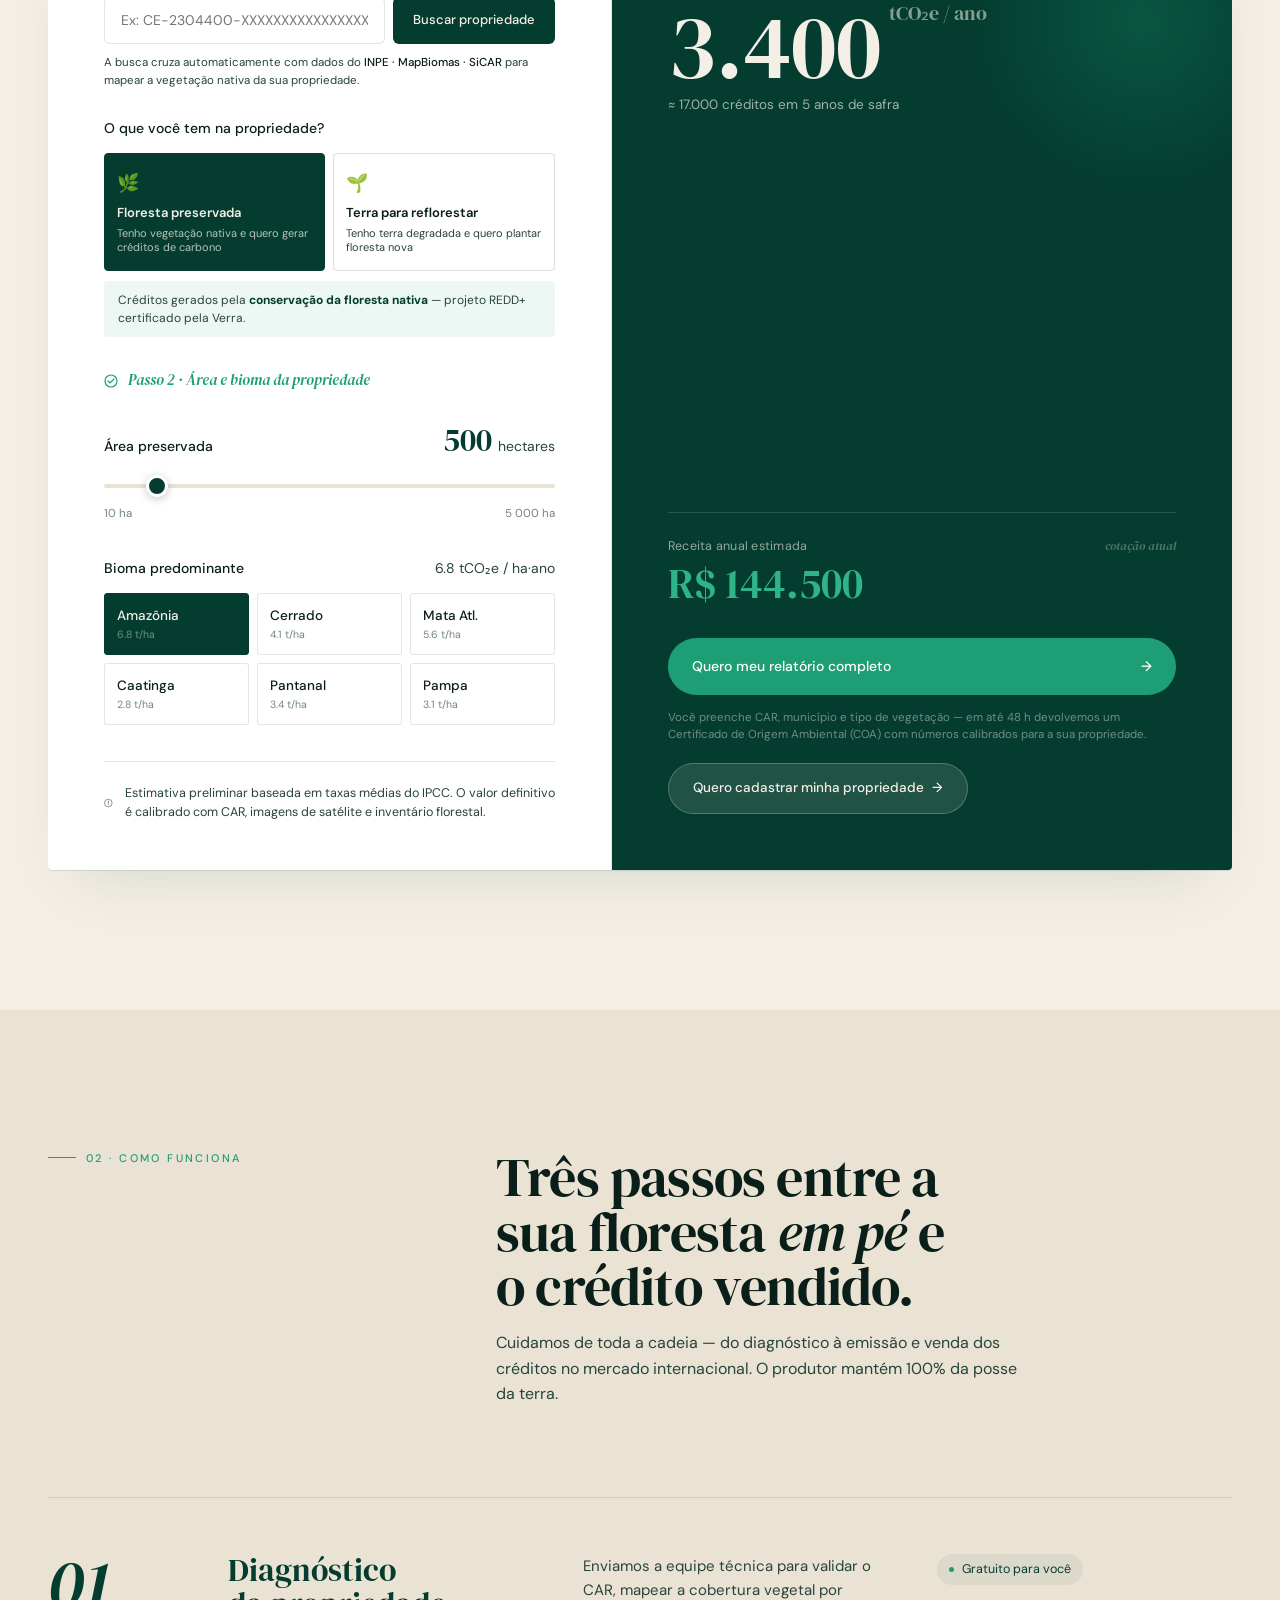
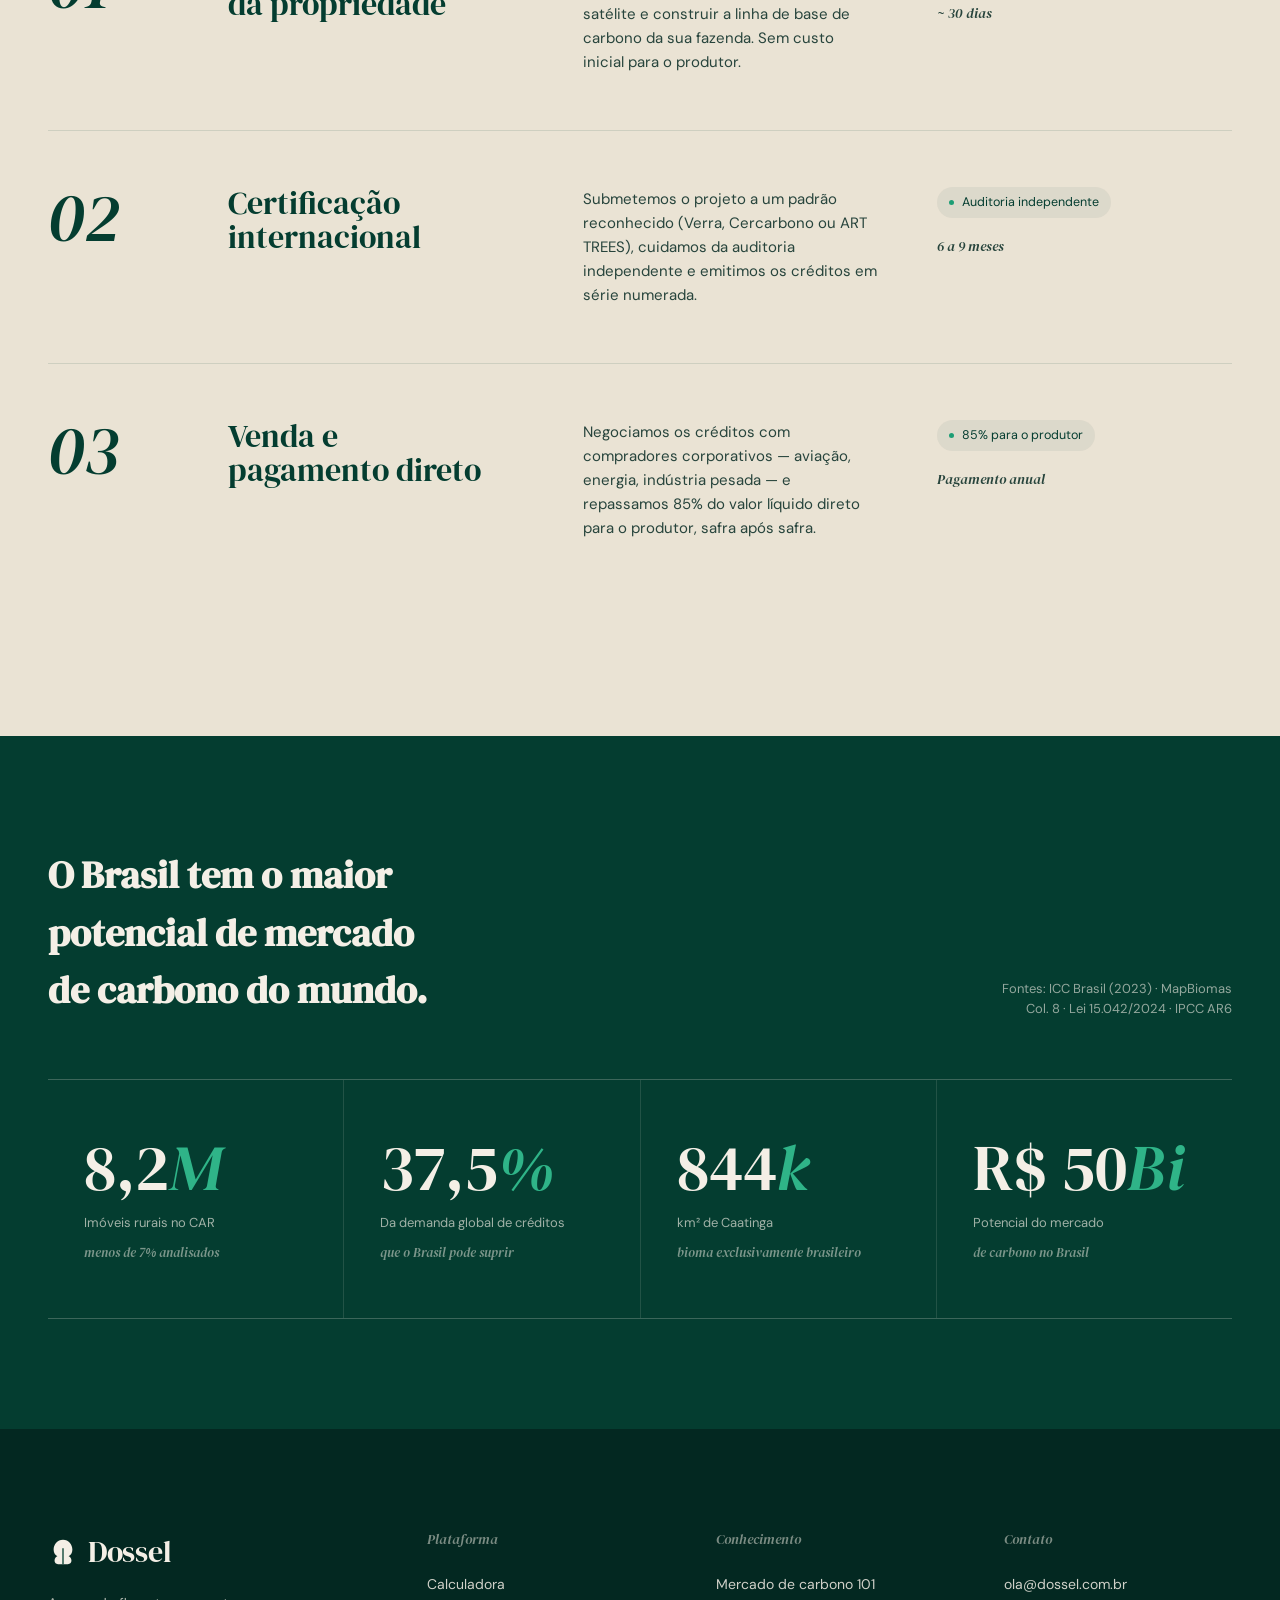
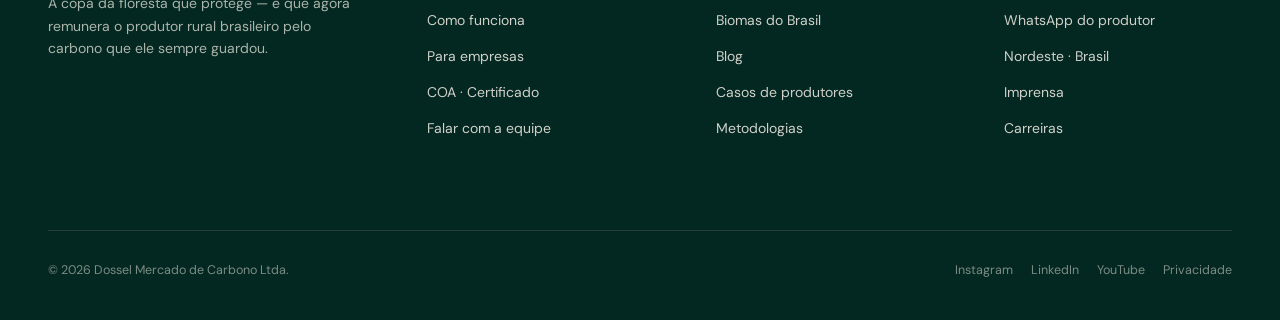
==== commit 359a5b76: "aponta backend para Render, substitui Railway expirado" ====
--- a/OneDrive/Documentos/Dossel_projeto/dossel_final/index.html
+++ b/OneDrive/Documentos/Dossel_projeto/dossel_final/index.html
@@ -327,6 +327,22 @@
         align-items: center;
         flex-wrap: wrap;
       }
+      .hero-trust {
+        display: flex;
+        align-items: center;
+        gap: 10px;
+        margin-top: 20px;
+        font-size: 13px;
+        color: rgba(244, 239, 230, 0.52);
+        flex-wrap: wrap;
+      }
+      .hero-trust strong {
+        color: rgba(244, 239, 230, 0.78);
+        font-weight: 500;
+      }
+      .hero-trust .sep {
+        color: rgba(244, 239, 230, 0.22);
+      }
       .btn-primary {
         display: inline-flex;
         align-items: center;
@@ -380,7 +396,7 @@
         border-bottom-color: var(--paper);
       }
 
-      .hero-meta {
+      .hero .hero-meta {
         position: absolute;
         bottom: 48px;
         left: 0;
@@ -391,13 +407,14 @@
         color: rgba(244, 239, 230, 0.55);
         font-size: 12.5px;
         z-index: 2;
-      }
-      .hero-meta .col {
+        pointer-events: none;
+      }
+      .hero .hero-meta .col {
         display: flex;
         flex-direction: column;
         gap: 4px;
       }
-      .hero-meta b {
+      .hero .hero-meta b {
         color: var(--paper);
         font-weight: 500;
         font-size: 13.5px;
@@ -1003,7 +1020,7 @@
         .foot-grid { grid-template-columns: 1fr 1fr; gap: 32px; }
         .foot-bar { flex-direction: column; gap: 12px; }
         #modal-overlay > div { padding: 28px 20px !important; }
-        .hero-meta { display: none; }
+        .hero .hero-meta { display: none; }
       }
       @media (max-width: 480px) {
         .container { padding: 0 16px; }
@@ -1093,6 +1110,13 @@
           <a href="#calculadora" class="btn-primary"
             >Simular meus créditos <span class="arrow">→</span></a
           >
+        </div>
+        <div class="hero-trust">
+          <strong>Sua terra continua sua.</strong>
+          <span class="sep">·</span>
+          <span>Sem cessão de direitos</span>
+          <span class="sep">·</span>
+          <span>Pagamento direto ao produtor</span>
         </div>
       </div>
 
@@ -1187,6 +1211,9 @@
                 id="car-status"
                 style="font-size: 12px; margin-top: 8px; line-height: 1.5"
               ></div>
+              <div style="font-size: 11.5px; color: var(--ink-soft); margin-top: 10px; line-height: 1.6;">
+                A busca cruza automaticamente com dados do <strong style="color: var(--ink); font-weight: 500;">INPE · MapBiomas · SiCAR</strong> para mapear a vegetação nativa da sua propriedade.
+              </div>
             </div>
 
             <!-- Seletor de modalidade -->
@@ -1681,7 +1708,7 @@
 
         <div class="foot-bar">
           <div>
-            © 2025 Dossel Mercado de Carbono Ltda. · CNPJ 00.000.000/0001-00
+            © 2026 Dossel Mercado de Carbono Ltda.
           </div>
           <div class="socials">
             <a href="https://www.instagram.com/dossel.co/" target="_blank" rel="noopener">Instagram</a>
@@ -2037,8 +2064,8 @@
       );
       update();
 
-      // ── Integração com CAR via Infosimples ──────────────────
-      const BACKEND_URL = "https://dossel-production.up.railway.app";
+      // ── Integração com CAR via SICAR (gratuito) ─────────────
+      const BACKEND_URL = "https://dossel.onrender.com";
 
       async function buscarCAR() {
         const carInput = document.getElementById("car-input");
